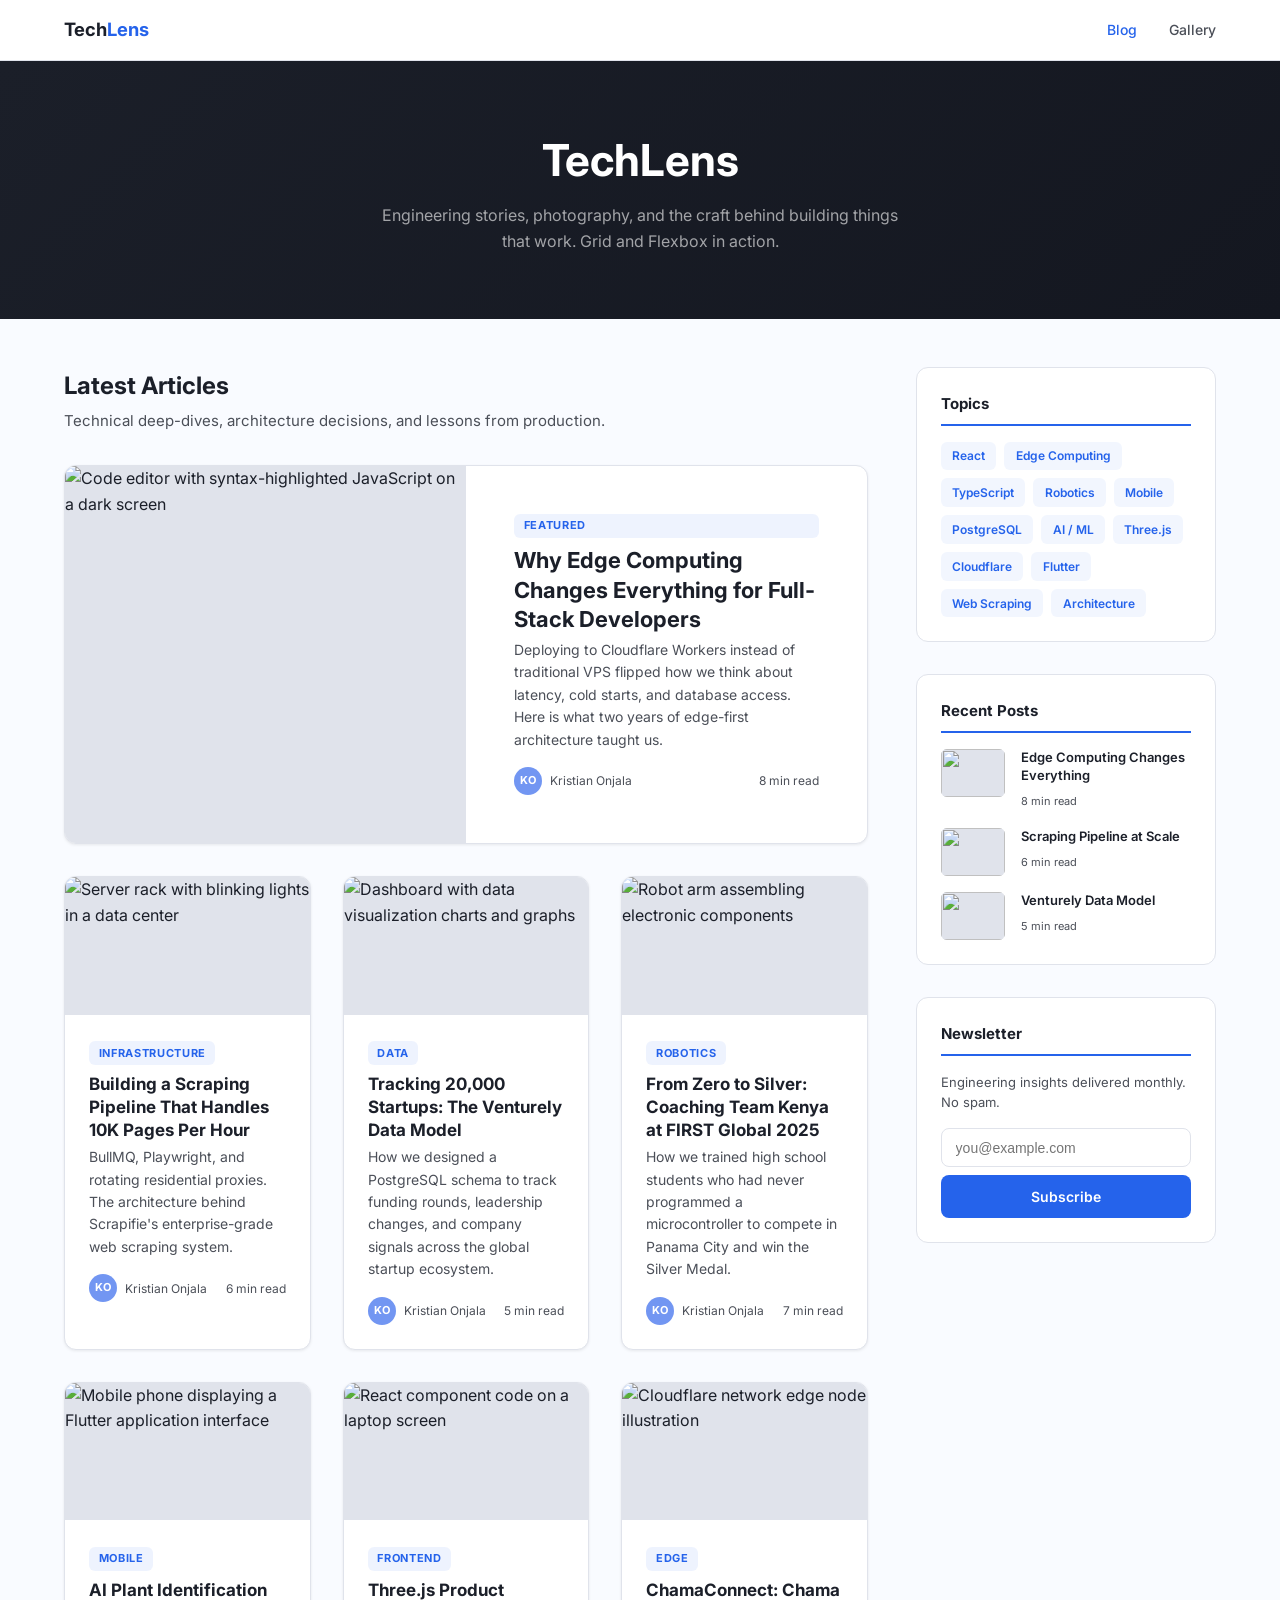
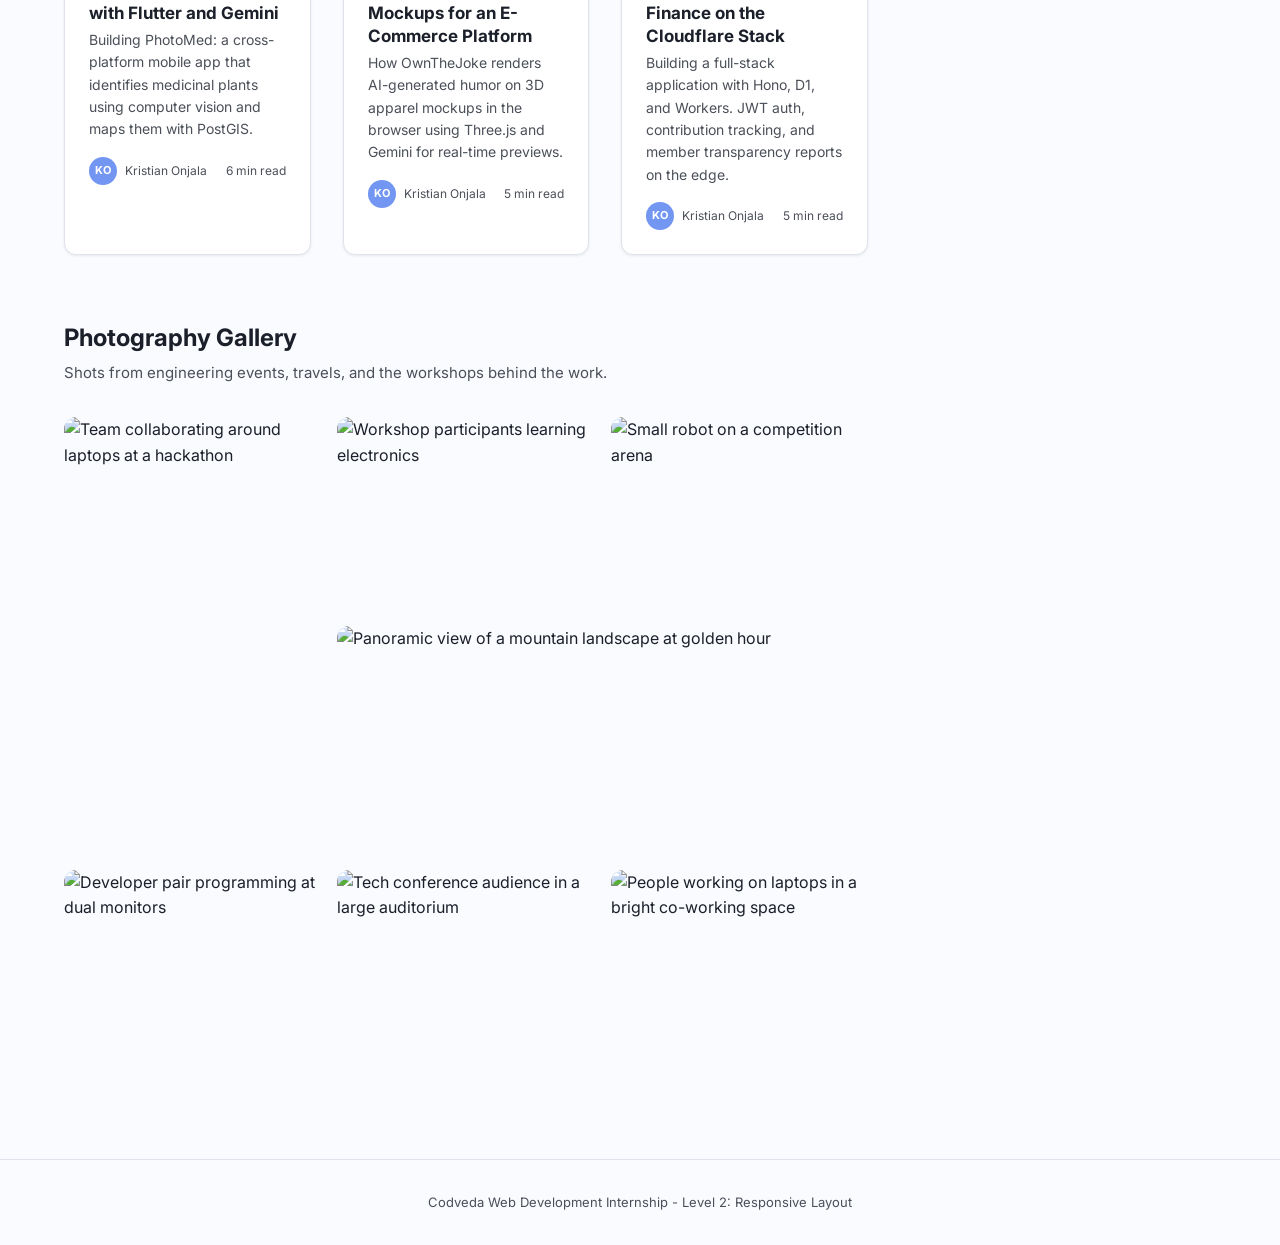
==== index.html @ f9227cc2 "feat(html): build tech blog with 7 article cards, photography gallery, and sidebar layout - Create s" ====
<!DOCTYPE html>
<html lang="en">
<head>
  <meta charset="UTF-8">
  <meta name="viewport" content="width=device-width, initial-scale=1.0">
  <meta name="description" content="Responsive tech blog and photography gallery built with CSS Grid and Flexbox. Adapts across desktop (3 columns), tablet (2 columns), and mobile (1 column).">
  <title>Responsive Layout | Codveda Level 2</title>
  <link rel="preconnect" href="https://fonts.googleapis.com">
  <link rel="preconnect" href="https://fonts.gstatic.com" crossorigin>
  <link href="https://fonts.googleapis.com/css2?family=Inter:wght@400;500;600;700&display=swap" rel="stylesheet">
  <link rel="stylesheet" href="styles/styles.css">
</head>
<body>
  <a href="#main-content" class="sr-only" onfocus="this.style.clip='auto';this.style.width='auto';this.style.height='auto'" onblur="this.className='sr-only'">Skip to main content</a>

  <!-- Navigation -->
  <header class="site-nav" role="banner">
    <div class="container nav-inner">
      <a href="#" class="nav-logo">Tech<span>Lens</span></a>
      <nav class="nav-links" role="navigation" aria-label="Main navigation">
        <a href="#blog" class="active">Blog</a>
        <a href="#gallery">Gallery</a>
      </nav>
      <button class="hamburger" id="hamburger" aria-label="Open navigation menu" aria-expanded="false" aria-controls="mobile-menu">
        <span></span><span></span><span></span>
      </button>
    </div>
    <div class="mobile-overlay" id="mobile-overlay"></div>
    <nav class="mobile-menu" id="mobile-menu" role="navigation" aria-label="Mobile navigation">
      <a href="#blog">Blog</a>
      <a href="#gallery">Gallery</a>
    </nav>
  </header>

  <!-- Hero -->
  <div class="page-header">
    <div class="container">
      <h1>TechLens</h1>
      <p>Engineering stories, photography, and the craft behind building things that work. Grid and Flexbox in action.</p>
    </div>
  </div>

  <main id="main-content">
    <div class="container">
      <div class="page-body">
        <!-- Main Content Column -->
        <div>
          <!-- Blog Section -->
          <section id="blog" aria-labelledby="blog-heading">
            <h2 id="blog-heading" class="section-heading">Latest Articles</h2>
            <p class="section-desc">Technical deep-dives, architecture decisions, and lessons from production.</p>

            <div class="blog-grid">
              <!-- Featured Post (spans full width) -->
              <article class="blog-card featured">
                <img
                  src="https://images.unsplash.com/photo-1461749280684-dccba630e2f6?w=800&h=450&fit=crop"
                  alt="Code editor with syntax-highlighted JavaScript on a dark screen"
                  class="card-image"
                  loading="eager"
                  width="800" height="450"
                >
                <div class="card-body">
                  <span class="card-category">Featured</span>
                  <h3>Why Edge Computing Changes Everything for Full-Stack Developers</h3>
                  <p class="card-excerpt">Deploying to Cloudflare Workers instead of traditional VPS flipped how we think about latency, cold starts, and database access. Here is what two years of edge-first architecture taught us.</p>
                  <div class="card-meta">
                    <div class="author">
                      <div class="avatar">KO</div>
                      <span>Kristian Onjala</span>
                    </div>
                    <span>8 min read</span>
                  </div>
                </div>
              </article>

              <!-- Card 2 -->
              <article class="blog-card">
                <img
                  src="https://images.unsplash.com/photo-1555949963-aa79dcee981c?w=600&h=338&fit=crop"
                  alt="Server rack with blinking lights in a data center"
                  class="card-image"
                  loading="lazy"
                  width="600" height="338"
                >
                <div class="card-body">
                  <span class="card-category">Infrastructure</span>
                  <h3>Building a Scraping Pipeline That Handles 10K Pages Per Hour</h3>
                  <p class="card-excerpt">BullMQ, Playwright, and rotating residential proxies. The architecture behind Scrapifie's enterprise-grade web scraping system.</p>
                  <div class="card-meta">
                    <div class="author">
                      <div class="avatar">KO</div>
                      <span>Kristian Onjala</span>
                    </div>
                    <span>6 min read</span>
                  </div>
                </div>
              </article>

              <!-- Card 3 -->
              <article class="blog-card">
                <img
                  src="https://images.unsplash.com/photo-1551288049-bebda4e38f71?w=600&h=338&fit=crop"
                  alt="Dashboard with data visualization charts and graphs"
                  class="card-image"
                  loading="lazy"
                  width="600" height="338"
                >
                <div class="card-body">
                  <span class="card-category">Data</span>
                  <h3>Tracking 20,000 Startups: The Venturely Data Model</h3>
                  <p class="card-excerpt">How we designed a PostgreSQL schema to track funding rounds, leadership changes, and company signals across the global startup ecosystem.</p>
                  <div class="card-meta">
                    <div class="author">
                      <div class="avatar">KO</div>
                      <span>Kristian Onjala</span>
                    </div>
                    <span>5 min read</span>
                  </div>
                </div>
              </article>

              <!-- Card 4 -->
              <article class="blog-card">
                <img
                  src="https://images.unsplash.com/photo-1573164713988-8665fc963095?w=600&h=338&fit=crop"
                  alt="Robot arm assembling electronic components"
                  class="card-image"
                  loading="lazy"
                  width="600" height="338"
                >
                <div class="card-body">
                  <span class="card-category">Robotics</span>
                  <h3>From Zero to Silver: Coaching Team Kenya at FIRST Global 2025</h3>
                  <p class="card-excerpt">How we trained high school students who had never programmed a microcontroller to compete in Panama City and win the Silver Medal.</p>
                  <div class="card-meta">
                    <div class="author">
                      <div class="avatar">KO</div>
                      <span>Kristian Onjala</span>
                    </div>
                    <span>7 min read</span>
                  </div>
                </div>
              </article>

              <!-- Card 5 -->
              <article class="blog-card">
                <img
                  src="https://images.unsplash.com/photo-1618477388954-7852f32655ec?w=600&h=338&fit=crop"
                  alt="Mobile phone displaying a Flutter application interface"
                  class="card-image"
                  loading="lazy"
                  width="600" height="338"
                >
                <div class="card-body">
                  <span class="card-category">Mobile</span>
                  <h3>AI Plant Identification with Flutter and Gemini</h3>
                  <p class="card-excerpt">Building PhotoMed: a cross-platform mobile app that identifies medicinal plants using computer vision and maps them with PostGIS.</p>
                  <div class="card-meta">
                    <div class="author">
                      <div class="avatar">KO</div>
                      <span>Kristian Onjala</span>
                    </div>
                    <span>6 min read</span>
                  </div>
                </div>
              </article>

              <!-- Card 6 -->
              <article class="blog-card">
                <img
                  src="https://images.unsplash.com/photo-1633356122544-f134324a6cee?w=600&h=338&fit=crop"
                  alt="React component code on a laptop screen"
                  class="card-image"
                  loading="lazy"
                  width="600" height="338"
                >
                <div class="card-body">
                  <span class="card-category">Frontend</span>
                  <h3>Three.js Product Mockups for an E-Commerce Platform</h3>
                  <p class="card-excerpt">How OwnTheJoke renders AI-generated humor on 3D apparel mockups in the browser using Three.js and Gemini for real-time previews.</p>
                  <div class="card-meta">
                    <div class="author">
                      <div class="avatar">KO</div>
                      <span>Kristian Onjala</span>
                    </div>
                    <span>5 min read</span>
                  </div>
                </div>
              </article>

              <!-- Card 7 -->
              <article class="blog-card">
                <img
                  src="https://images.unsplash.com/photo-1558494949-ef010cbdcc31?w=600&h=338&fit=crop"
                  alt="Cloudflare network edge node illustration"
                  class="card-image"
                  loading="lazy"
                  width="600" height="338"
                >
                <div class="card-body">
                  <span class="card-category">Edge</span>
                  <h3>ChamaConnect: Chama Finance on the Cloudflare Stack</h3>
                  <p class="card-excerpt">Building a full-stack application with Hono, D1, and Workers. JWT auth, contribution tracking, and member transparency reports on the edge.</p>
                  <div class="card-meta">
                    <div class="author">
                      <div class="avatar">KO</div>
                      <span>Kristian Onjala</span>
                    </div>
                    <span>5 min read</span>
                  </div>
                </div>
              </article>
            </div>
          </section>

          <!-- Gallery Section -->
          <section class="gallery-section" id="gallery" aria-labelledby="gallery-heading">
            <h2 id="gallery-heading" class="section-heading">Photography Gallery</h2>
            <p class="section-desc">Shots from engineering events, travels, and the workshops behind the work.</p>

            <div class="gallery-grid">
              <div class="gallery-item tall">
                <img
                  src="https://images.unsplash.com/photo-1504384308090-c894fdcc538d?w=600&h=900&fit=crop"
                  alt="Team collaborating around laptops at a hackathon"
                  loading="lazy" width="600" height="900"
                >
                <div class="gallery-overlay"><span>Hackathon Nairobi</span></div>
              </div>
              <div class="gallery-item">
                <img
                  src="https://images.unsplash.com/photo-1517245386807-bb43f82c33c4?w=600&h=450&fit=crop"
                  alt="Workshop participants learning electronics"
                  loading="lazy" width="600" height="450"
                >
                <div class="gallery-overlay"><span>Robotics Workshop</span></div>
              </div>
              <div class="gallery-item">
                <img
                  src="https://images.unsplash.com/photo-1485827404703-89b55fcc595e?w=600&h=450&fit=crop"
                  alt="Small robot on a competition arena"
                  loading="lazy" width="600" height="450"
                >
                <div class="gallery-overlay"><span>Competition Bot</span></div>
              </div>
              <div class="gallery-item wide">
                <img
                  src="https://images.unsplash.com/photo-1506905925346-21bda4d32df4?w=1200&h=514&fit=crop"
                  alt="Panoramic view of a mountain landscape at golden hour"
                  loading="lazy" width="1200" height="514"
                >
                <div class="gallery-overlay"><span>Sunset Summit</span></div>
              </div>
              <div class="gallery-item">
                <img
                  src="https://images.unsplash.com/photo-1531482615713-2afd69097998?w=600&h=450&fit=crop"
                  alt="Developer pair programming at dual monitors"
                  loading="lazy" width="600" height="450"
                >
                <div class="gallery-overlay"><span>Pair Programming</span></div>
              </div>
              <div class="gallery-item">
                <img
                  src="https://images.unsplash.com/photo-1540575467063-178a50c2df87?w=600&h=450&fit=crop"
                  alt="Tech conference audience in a large auditorium"
                  loading="lazy" width="600" height="450"
                >
                <div class="gallery-overlay"><span>Tech Conference</span></div>
              </div>
              <div class="gallery-item">
                <img
                  src="https://images.unsplash.com/photo-1519389950473-47ba0277781c?w=600&h=450&fit=crop"
                  alt="People working on laptops in a bright co-working space"
                  loading="lazy" width="600" height="450"
                >
                <div class="gallery-overlay"><span>Co-Working Space</span></div>
              </div>
            </div>
          </section>
        </div>

        <!-- Sidebar -->
        <aside class="sidebar" aria-label="Blog sidebar">
          <!-- Tags -->
          <div class="sidebar-card">
            <h3>Topics</h3>
            <div class="tags">
              <span class="tag">React</span>
              <span class="tag">Edge Computing</span>
              <span class="tag">TypeScript</span>
              <span class="tag">Robotics</span>
              <span class="tag">Mobile</span>
              <span class="tag">PostgreSQL</span>
              <span class="tag">AI / ML</span>
              <span class="tag">Three.js</span>
              <span class="tag">Cloudflare</span>
              <span class="tag">Flutter</span>
              <span class="tag">Web Scraping</span>
              <span class="tag">Architecture</span>
            </div>
          </div>

          <!-- Recent Posts -->
          <div class="sidebar-card">
            <h3>Recent Posts</h3>
            <div class="recent-list">
              <div class="recent-item">
                <img src="https://images.unsplash.com/photo-1461749280684-dccba630e2f6?w=128&h=96&fit=crop" alt="" class="thumb" loading="lazy" width="64" height="48">
                <div class="info">
                  <h4>Edge Computing Changes Everything</h4>
                  <span>8 min read</span>
                </div>
              </div>
              <div class="recent-item">
                <img src="https://images.unsplash.com/photo-1555949963-aa79dcee981c?w=128&h=96&fit=crop" alt="" class="thumb" loading="lazy" width="64" height="48">
                <div class="info">
                  <h4>Scraping Pipeline at Scale</h4>
                  <span>6 min read</span>
                </div>
              </div>
              <div class="recent-item">
                <img src="https://images.unsplash.com/photo-1551288049-bebda4e38f71?w=128&h=96&fit=crop" alt="" class="thumb" loading="lazy" width="64" height="48">
                <div class="info">
                  <h4>Venturely Data Model</h4>
                  <span>5 min read</span>
                </div>
              </div>
            </div>
          </div>

          <!-- Newsletter -->
          <div class="sidebar-card">
            <h3>Newsletter</h3>
            <p style="font-size:0.8125rem;color:var(--color-text-secondary);margin-bottom:var(--space-md);line-height:1.55">Engineering insights delivered monthly. No spam.</p>
            <form class="newsletter-form" aria-label="Newsletter subscription">
              <input type="email" placeholder="you@example.com" aria-label="Email address" required>
              <button type="submit">Subscribe</button>
            </form>
          </div>
        </aside>
      </div>
    </div>
  </main>

  <footer class="site-footer" role="contentinfo">
    <div class="container">
      <p>Codveda Web Development Internship - Level 2: Responsive Layout</p>
    </div>
  </footer>

  <script src="scripts/navigation.js"></script>
</body>
</html>
---- styles/styles.css ----
/* =========================================================
   Level-2-Responsive-Layout — Tech Blog / Photography Gallery
   CSS Grid for structure, Flexbox for alignment
   Mobile-first: 1 col → 2 col (768px) → 3 col (1024px)
   ========================================================= */

:root {
  --color-primary: #2563eb;
  --color-primary-dark: #103eb2;
  --color-primary-light: #7296f2;
  --color-navy: #1b1f29;
  --color-navy-deep: #141720;
  --color-surface: #f9fbff;
  --color-white: #ffffff;
  --color-border: #e0e3eb;
  --color-text: #1b1f29;
  --color-text-secondary: #4b4f58;
  --color-gold: #fcb900;
  --color-red: #cf2e2e;
  --color-success: #00d084;

  --space-xs: 0.25rem;
  --space-sm: 0.5rem;
  --space-md: 1rem;
  --space-lg: 1.5rem;
  --space-xl: 2rem;
  --space-2xl: 3rem;
  --space-3xl: 4rem;

  --radius-sm: 6px;
  --radius-md: 8px;
  --radius-lg: 12px;

  --shadow-sm: 0 1px 3px rgba(0,0,0,0.08);
  --shadow-md: 0 4px 12px rgba(0,0,0,0.1);
  --shadow-lg: 0 8px 30px rgba(0,0,0,0.12);

  --transition-fast: 150ms ease;
  --transition-base: 250ms ease;
}

/* ---------- Reset & Base ---------- */
*,*::before,*::after{box-sizing:border-box;margin:0;padding:0}
html{scroll-behavior:smooth;-webkit-text-size-adjust:100%}
body{
  font-family:'Inter',system-ui,-apple-system,sans-serif;
  font-size:1rem;line-height:1.6;
  color:var(--color-text);background:var(--color-surface);
  -webkit-font-smoothing:antialiased;
}
img{max-width:100%;height:auto;display:block}
a{color:var(--color-primary);text-decoration:none}
button{cursor:pointer;font:inherit}
ul,ol{list-style:none}

.sr-only{
  position:absolute;width:1px;height:1px;padding:0;margin:-1px;
  overflow:hidden;clip:rect(0,0,0,0);border:0;white-space:nowrap;
}

/* ---------- Layout Container ---------- */
.container{width:100%;max-width:1200px;margin:0 auto;padding:0 var(--space-lg)}

/* ---------- Navigation ---------- */
.site-nav{
  position:sticky;top:0;z-index:100;
  background:rgba(255,255,255,0.92);backdrop-filter:blur(12px);
  border-bottom:1px solid var(--color-border);
}
.nav-inner{
  display:flex;align-items:center;justify-content:space-between;
  height:60px;
}
.nav-logo{font-weight:700;font-size:1.15rem;color:var(--color-navy)}
.nav-logo span{color:var(--color-primary)}

/* Flexbox for nav alignment */
.nav-links{
  display:none;
  align-items:center;
  gap:var(--space-xl);
}
.nav-links a{
  font-size:0.875rem;font-weight:500;color:var(--color-text-secondary);
  transition:color var(--transition-fast);
}
.nav-links a:hover,.nav-links a.active{color:var(--color-primary)}

.hamburger{
  display:flex;flex-direction:column;gap:5px;
  background:none;border:none;padding:6px;
}
.hamburger span{width:22px;height:2px;background:var(--color-navy);border-radius:2px;transition:var(--transition-base)}
.hamburger.open span:nth-child(1){transform:rotate(45deg) translate(5px,5px)}
.hamburger.open span:nth-child(2){opacity:0}
.hamburger.open span:nth-child(3){transform:rotate(-45deg) translate(5px,-5px)}

.mobile-overlay{display:none;position:fixed;inset:0;z-index:98;background:rgba(0,0,0,0.3)}
.mobile-overlay.visible{display:block}
.mobile-menu{
  position:fixed;top:60px;right:0;z-index:99;
  background:var(--color-white);width:260px;padding:var(--space-lg);
  box-shadow:var(--shadow-lg);
  transform:translateX(100%);transition:transform var(--transition-base);
  display:flex;flex-direction:column;gap:var(--space-sm);
}
.mobile-menu.open{transform:translateX(0)}
.mobile-menu a{
  display:block;padding:var(--space-sm) var(--space-md);
  font-weight:500;color:var(--color-text-secondary);
  border-radius:var(--radius-sm);transition:var(--transition-fast);
}
.mobile-menu a:hover,.mobile-menu a.active{color:var(--color-primary);background:rgba(37,99,235,0.06)}

@media(min-width:768px){
  .nav-links{display:flex}
  .hamburger,.mobile-overlay,.mobile-menu{display:none!important}
}

/* ---------- Hero / Page Header ---------- */
.page-header{
  padding:var(--space-3xl) 0;
  background:linear-gradient(135deg,var(--color-navy) 0%,var(--color-navy-deep) 100%);
  color:var(--color-white);text-align:center;
}
.page-header h1{
  font-size:clamp(1.75rem,4vw,2.75rem);font-weight:700;margin-bottom:var(--space-sm);
}
.page-header p{
  font-size:1rem;color:rgba(255,255,255,0.6);
  max-width:520px;margin:0 auto;
}

/* ---------- Page Body: Sidebar Layout (CSS Grid) ---------- */
.page-body{
  display:grid;
  grid-template-columns:1fr;
  gap:var(--space-2xl);
  padding:var(--space-2xl) 0;
}

@media(min-width:1024px){
  .page-body{
    grid-template-columns:1fr 300px;
  }
}

/* ---------- Section Headings ---------- */
.section-heading{
  font-size:clamp(1.25rem,3vw,1.5rem);font-weight:700;
  color:var(--color-navy);margin-bottom:var(--space-xs);
}
.section-desc{
  font-size:0.9375rem;color:var(--color-text-secondary);
  margin-bottom:var(--space-xl);
}

/* =============================================
   BLOG CARDS — CSS Grid (1 → 2 → 3 columns)
   ============================================= */
.blog-grid{
  display:grid;
  grid-template-columns:1fr;
  gap:var(--space-xl);
}

@media(min-width:768px){
  .blog-grid{grid-template-columns:repeat(2,1fr)}
}
@media(min-width:1024px){
  .blog-grid{grid-template-columns:repeat(3,1fr)}
}

/* Featured card spans full width on tablet+ */
.blog-card.featured{
  grid-column:1 / -1;
}

.blog-card{
  background:var(--color-white);
  border:1px solid var(--color-border);
  border-radius:var(--radius-lg);
  overflow:hidden;
  box-shadow:var(--shadow-sm);
  transition:transform var(--transition-base),box-shadow var(--transition-base);
}
.blog-card:hover{
  transform:translateY(-4px);
  box-shadow:var(--shadow-md);
}
.blog-card .card-image{
  width:100%;aspect-ratio:16/9;object-fit:cover;
  background:var(--color-border);
}
.blog-card .card-body{padding:var(--space-lg)}
.blog-card .card-category{
  display:inline-block;
  font-size:0.6875rem;font-weight:700;text-transform:uppercase;letter-spacing:0.06em;
  color:var(--color-primary);background:rgba(37,99,235,0.08);
  padding:0.2rem 0.6rem;border-radius:var(--radius-sm);
  margin-bottom:var(--space-sm);
}
.blog-card h3{
  font-size:1.0625rem;font-weight:700;color:var(--color-navy);
  margin-bottom:var(--space-xs);line-height:1.35;
}
.blog-card .card-excerpt{
  font-size:0.875rem;color:var(--color-text-secondary);
  line-height:1.6;margin-bottom:var(--space-md);
}

/* Card footer: Flexbox for alignment */
.card-meta{
  display:flex;align-items:center;justify-content:space-between;
  font-size:0.75rem;color:var(--color-text-secondary);
}
.card-meta .author{
  display:flex;align-items:center;gap:var(--space-sm);
}
.card-meta .avatar{
  width:28px;height:28px;border-radius:50%;
  background:var(--color-primary-light);
  display:flex;align-items:center;justify-content:center;
  color:var(--color-white);font-size:0.6875rem;font-weight:700;
}

/* Featured card layout: horizontal on desktop */
@media(min-width:768px){
  .blog-card.featured{
    display:grid;
    grid-template-columns:1fr 1fr;
  }
  .blog-card.featured .card-image{aspect-ratio:auto;height:100%}
  .blog-card.featured .card-body{
    display:flex;flex-direction:column;justify-content:center;
    padding:var(--space-2xl);
  }
  .blog-card.featured h3{font-size:1.375rem}
}

/* =============================================
   GALLERY — CSS Grid Masonry-like layout
   ============================================= */
.gallery-section{margin-top:var(--space-3xl)}

.gallery-grid{
  display:grid;
  grid-template-columns:1fr;
  gap:var(--space-md);
}
@media(min-width:768px){
  .gallery-grid{grid-template-columns:repeat(2,1fr)}
}
@media(min-width:1024px){
  .gallery-grid{grid-template-columns:repeat(3,1fr)}
}

.gallery-item{
  border-radius:var(--radius-lg);overflow:hidden;
  position:relative;
}
.gallery-item img{
  width:100%;height:100%;object-fit:cover;
  aspect-ratio:4/3;
  transition:transform var(--transition-base);
}
.gallery-item:hover img{transform:scale(1.05)}

/* Tall items span 2 rows */
.gallery-item.tall{grid-row:span 2}
.gallery-item.tall img{aspect-ratio:auto;height:100%}

/* Wide items span 2 columns */
@media(min-width:768px){
  .gallery-item.wide{grid-column:span 2}
  .gallery-item.wide img{aspect-ratio:21/9}
}

.gallery-overlay{
  position:absolute;inset:0;
  background:linear-gradient(to top,rgba(27,31,41,0.7) 0%,transparent 50%);
  display:flex;align-items:flex-end;padding:var(--space-lg);
  opacity:0;transition:opacity var(--transition-base);
}
.gallery-item:hover .gallery-overlay{opacity:1}
.gallery-overlay span{
  color:var(--color-white);font-size:0.8125rem;font-weight:600;
}

/* =============================================
   SIDEBAR
   ============================================= */
.sidebar{display:flex;flex-direction:column;gap:var(--space-xl)}

.sidebar-card{
  background:var(--color-white);
  border:1px solid var(--color-border);
  border-radius:var(--radius-lg);
  padding:var(--space-lg);
}
.sidebar-card h3{
  font-size:0.9375rem;font-weight:700;color:var(--color-navy);
  margin-bottom:var(--space-md);padding-bottom:var(--space-sm);
  border-bottom:2px solid var(--color-primary);
}

/* Tags: Flexbox wrapping */
.tags{display:flex;flex-wrap:wrap;gap:var(--space-sm)}
.tag{
  font-size:0.75rem;font-weight:600;
  padding:0.3rem 0.7rem;border-radius:var(--radius-sm);
  background:rgba(37,99,235,0.06);color:var(--color-primary);
  transition:background var(--transition-fast),color var(--transition-fast);
}
.tag:hover{background:var(--color-primary);color:var(--color-white)}

/* Recent posts list */
.recent-list{display:flex;flex-direction:column;gap:var(--space-md)}
.recent-item{
  display:flex;align-items:flex-start;gap:var(--space-md);
}
.recent-item .thumb{
  width:64px;height:48px;border-radius:var(--radius-sm);
  object-fit:cover;flex-shrink:0;background:var(--color-border);
}
.recent-item .info{flex:1}
.recent-item .info h4{
  font-size:0.8125rem;font-weight:600;color:var(--color-navy);
  line-height:1.35;margin-bottom:2px;
}
.recent-item .info span{font-size:0.6875rem;color:var(--color-text-secondary)}

/* Newsletter: Flexbox form */
.newsletter-form{
  display:flex;flex-direction:column;gap:var(--space-sm);
}
.newsletter-form input{
  width:100%;padding:0.65rem 0.85rem;
  border:1.5px solid var(--color-border);border-radius:var(--radius-md);
  font-size:0.875rem;
  transition:border-color var(--transition-fast);
}
.newsletter-form input:focus{border-color:var(--color-primary);outline:none}
.newsletter-form button{
  padding:0.65rem;background:var(--color-primary);color:var(--color-white);
  border:none;border-radius:var(--radius-md);font-weight:600;font-size:0.875rem;
  transition:background var(--transition-fast);
}
.newsletter-form button:hover{background:var(--color-primary-dark)}

/* ---------- Footer ---------- */
.site-footer{
  text-align:center;padding:var(--space-xl) 0;
  border-top:1px solid var(--color-border);
  color:var(--color-text-secondary);font-size:0.8125rem;
  margin-top:var(--space-2xl);
}
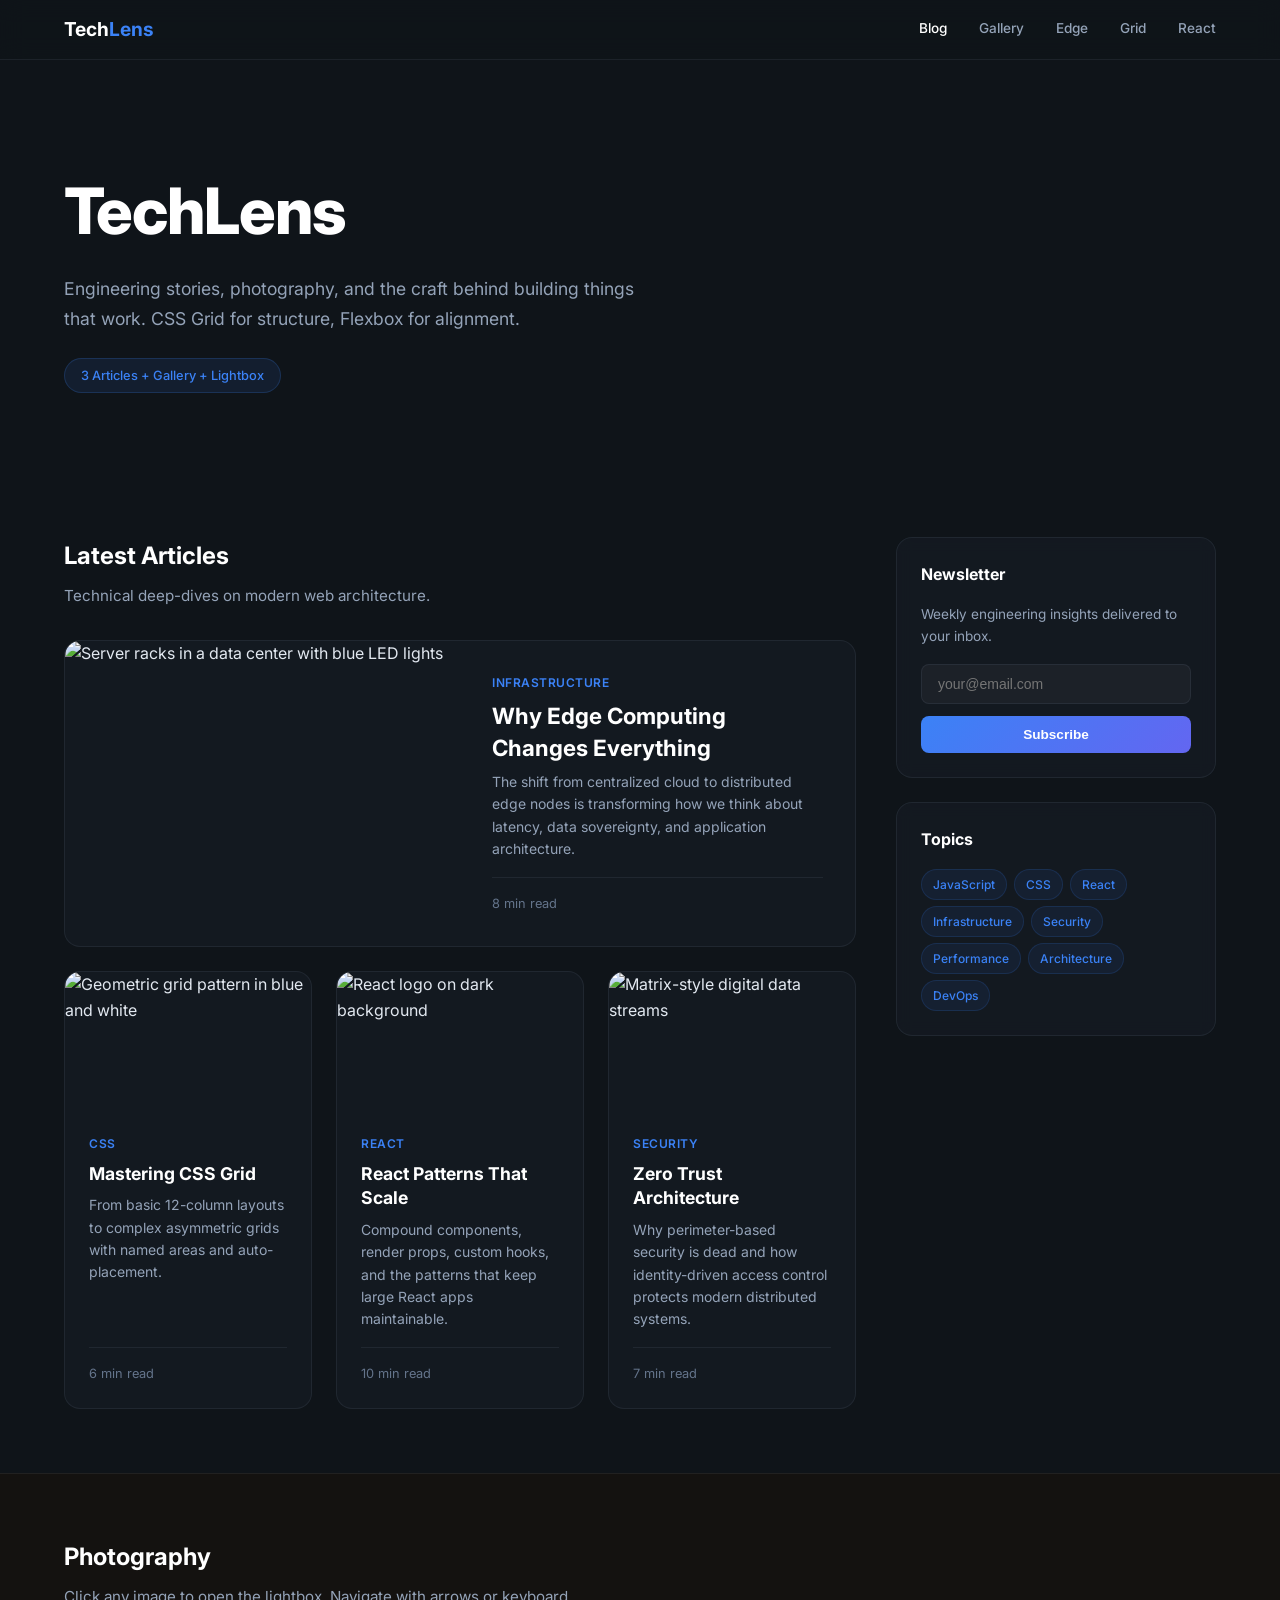
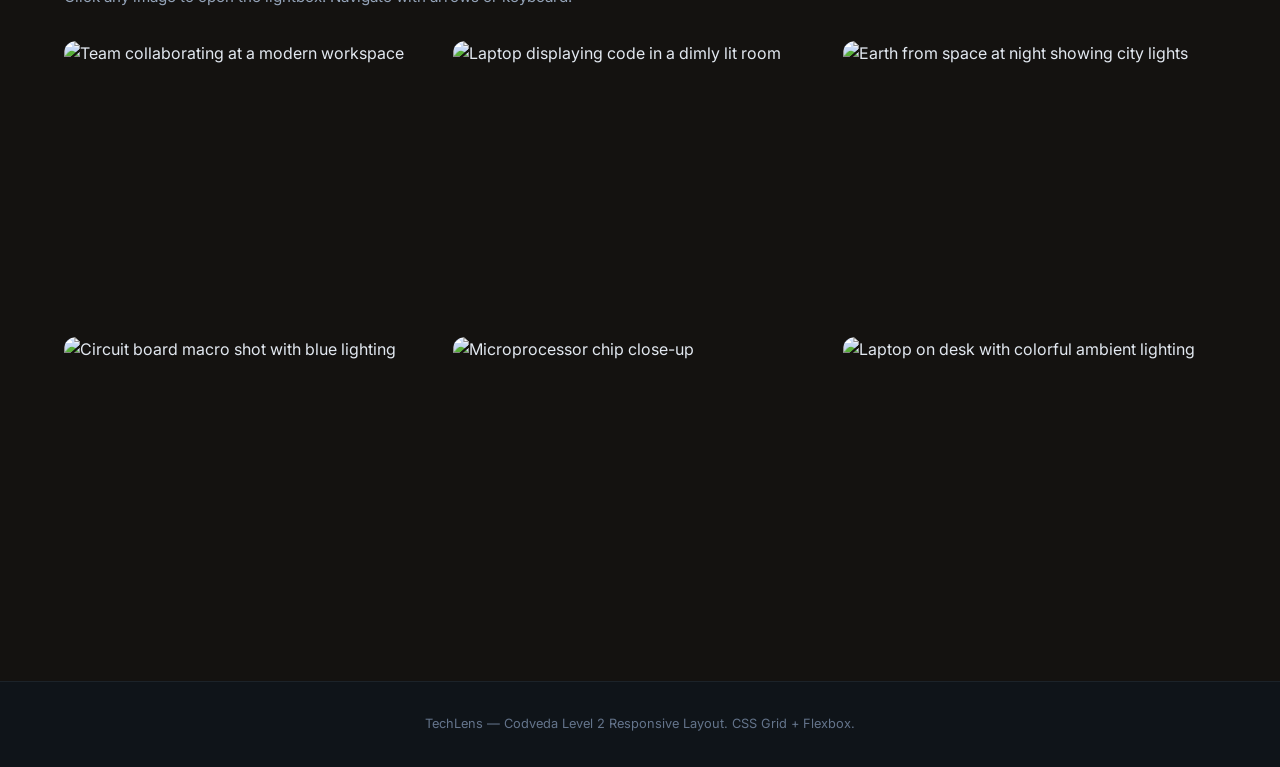
==== commit 838766b3: "feat(html): rebuild index.html with hero banner, clickable blog cards, gallery with lightbox trigger" ====
--- a/index.html
+++ b/index.html
@@ -3,23 +3,26 @@
 <head>
   <meta charset="UTF-8">
   <meta name="viewport" content="width=device-width, initial-scale=1.0">
-  <meta name="description" content="Responsive tech blog and photography gallery built with CSS Grid and Flexbox. Adapts across desktop (3 columns), tablet (2 columns), and mobile (1 column).">
-  <title>Responsive Layout | Codveda Level 2</title>
+  <meta name="description" content="TechLens — A responsive tech blog and photography gallery built with CSS Grid for structure and Flexbox for alignment. Desktop 3-col, tablet 2-col, mobile 1-col.">
+  <title>TechLens | Responsive Tech Blog</title>
+  <link rel="icon" type="image/svg+xml" href="data:image/svg+xml,%3Csvg xmlns='http://www.w3.org/2000/svg' viewBox='0 0 32 32'%3E%3Crect width='32' height='32' rx='8' fill='%230f1419'/%3E%3Ccircle cx='16' cy='16' r='8' fill='none' stroke='%233b82f6' stroke-width='2'/%3E%3Ccircle cx='16' cy='16' r='3' fill='%233b82f6'/%3E%3C/svg%3E">
   <link rel="preconnect" href="https://fonts.googleapis.com">
   <link rel="preconnect" href="https://fonts.gstatic.com" crossorigin>
-  <link href="https://fonts.googleapis.com/css2?family=Inter:wght@400;500;600;700&display=swap" rel="stylesheet">
+  <link href="https://fonts.googleapis.com/css2?family=Inter:wght@400;500;600;700;800&display=swap" rel="stylesheet">
   <link rel="stylesheet" href="styles/styles.css">
 </head>
 <body>
-  <a href="#main-content" class="sr-only" onfocus="this.style.clip='auto';this.style.width='auto';this.style.height='auto'" onblur="this.className='sr-only'">Skip to main content</a>
-
-  <!-- Navigation -->
+  <a href="#main-content" class="sr-only">Skip to main content</a>
+
   <header class="site-nav" role="banner">
     <div class="container nav-inner">
-      <a href="#" class="nav-logo">Tech<span>Lens</span></a>
+      <a href="index.html" class="nav-logo">Tech<span>Lens</span></a>
       <nav class="nav-links" role="navigation" aria-label="Main navigation">
         <a href="#blog" class="active">Blog</a>
         <a href="#gallery">Gallery</a>
+        <a href="article-edge-computing.html">Edge</a>
+        <a href="article-css-grid.html">Grid</a>
+        <a href="article-react-patterns.html">React</a>
       </nav>
       <button class="hamburger" id="hamburger" aria-label="Open navigation menu" aria-expanded="false" aria-controls="mobile-menu">
         <span></span><span></span><span></span>
@@ -29,326 +32,182 @@
     <nav class="mobile-menu" id="mobile-menu" role="navigation" aria-label="Mobile navigation">
       <a href="#blog">Blog</a>
       <a href="#gallery">Gallery</a>
+      <a href="article-edge-computing.html">Edge Computing</a>
+      <a href="article-css-grid.html">CSS Grid</a>
+      <a href="article-react-patterns.html">React Patterns</a>
     </nav>
   </header>
 
-  <!-- Hero -->
-  <div class="page-header">
+  <!-- Hero Banner -->
+  <section class="hero-banner" aria-labelledby="hero-title">
     <div class="container">
-      <h1>TechLens</h1>
-      <p>Engineering stories, photography, and the craft behind building things that work. Grid and Flexbox in action.</p>
-    </div>
-  </div>
+      <h1 id="hero-title">TechLens</h1>
+      <p>Engineering stories, photography, and the craft behind building things that work. CSS Grid for structure, Flexbox for alignment.</p>
+      <span class="hero-badge">3 Articles + Gallery + Lightbox</span>
+    </div>
+  </section>
 
   <main id="main-content">
     <div class="container">
-      <div class="page-body">
-        <!-- Main Content Column -->
+      <div class="page-layout">
+        <!-- Main Content -->
         <div>
-          <!-- Blog Section -->
           <section id="blog" aria-labelledby="blog-heading">
             <h2 id="blog-heading" class="section-heading">Latest Articles</h2>
-            <p class="section-desc">Technical deep-dives, architecture decisions, and lessons from production.</p>
+            <p class="section-desc">Technical deep-dives on modern web architecture.</p>
 
             <div class="blog-grid">
-              <!-- Featured Post (spans full width) -->
-              <article class="blog-card featured">
-                <img
-                  src="https://images.unsplash.com/photo-1461749280684-dccba630e2f6?w=800&h=450&fit=crop"
-                  alt="Code editor with syntax-highlighted JavaScript on a dark screen"
-                  class="card-image"
-                  loading="eager"
-                  width="800" height="450"
-                >
-                <div class="card-body">
-                  <span class="card-category">Featured</span>
-                  <h3>Why Edge Computing Changes Everything for Full-Stack Developers</h3>
-                  <p class="card-excerpt">Deploying to Cloudflare Workers instead of traditional VPS flipped how we think about latency, cold starts, and database access. Here is what two years of edge-first architecture taught us.</p>
-                  <div class="card-meta">
-                    <div class="author">
-                      <div class="avatar">KO</div>
-                      <span>Kristian Onjala</span>
-                    </div>
-                    <span>8 min read</span>
-                  </div>
-                </div>
+              <!-- Featured -->
+              <article class="blog-card featured reveal">
+                <a href="article-edge-computing.html" class="card-link">
+                  <div class="card-image-wrap">
+                    <img src="https://images.unsplash.com/photo-1558494949-ef010cbdcc31?w=800&h=450&fit=crop" alt="Server racks in a data center with blue LED lights" loading="eager">
+                  </div>
+                  <div class="card-body">
+                    <span class="card-category">Infrastructure</span>
+                    <h3>Why Edge Computing Changes Everything</h3>
+                    <p class="card-excerpt">The shift from centralized cloud to distributed edge nodes is transforming how we think about latency, data sovereignty, and application architecture.</p>
+                    <div class="card-meta">
+                      <span>8 min read</span>
+                      <span class="read-more">Read Article</span>
+                    </div>
+                  </div>
+                </a>
               </article>
 
               <!-- Card 2 -->
-              <article class="blog-card">
-                <img
-                  src="https://images.unsplash.com/photo-1555949963-aa79dcee981c?w=600&h=338&fit=crop"
-                  alt="Server rack with blinking lights in a data center"
-                  class="card-image"
-                  loading="lazy"
-                  width="600" height="338"
-                >
-                <div class="card-body">
-                  <span class="card-category">Infrastructure</span>
-                  <h3>Building a Scraping Pipeline That Handles 10K Pages Per Hour</h3>
-                  <p class="card-excerpt">BullMQ, Playwright, and rotating residential proxies. The architecture behind Scrapifie's enterprise-grade web scraping system.</p>
-                  <div class="card-meta">
-                    <div class="author">
-                      <div class="avatar">KO</div>
-                      <span>Kristian Onjala</span>
-                    </div>
-                    <span>6 min read</span>
-                  </div>
-                </div>
+              <article class="blog-card reveal">
+                <a href="article-css-grid.html" class="card-link">
+                  <div class="card-image-wrap">
+                    <img src="https://images.unsplash.com/photo-1507003211169-0a1dd7228f2d?w=400&h=300&fit=crop" alt="Geometric grid pattern in blue and white" loading="lazy">
+                  </div>
+                  <div class="card-body">
+                    <span class="card-category">CSS</span>
+                    <h3>Mastering CSS Grid</h3>
+                    <p class="card-excerpt">From basic 12-column layouts to complex asymmetric grids with named areas and auto-placement.</p>
+                    <div class="card-meta">
+                      <span>6 min read</span>
+                      <span class="read-more">Read Article</span>
+                    </div>
+                  </div>
+                </a>
               </article>
 
               <!-- Card 3 -->
-              <article class="blog-card">
-                <img
-                  src="https://images.unsplash.com/photo-1551288049-bebda4e38f71?w=600&h=338&fit=crop"
-                  alt="Dashboard with data visualization charts and graphs"
-                  class="card-image"
-                  loading="lazy"
-                  width="600" height="338"
-                >
-                <div class="card-body">
-                  <span class="card-category">Data</span>
-                  <h3>Tracking 20,000 Startups: The Venturely Data Model</h3>
-                  <p class="card-excerpt">How we designed a PostgreSQL schema to track funding rounds, leadership changes, and company signals across the global startup ecosystem.</p>
-                  <div class="card-meta">
-                    <div class="author">
-                      <div class="avatar">KO</div>
-                      <span>Kristian Onjala</span>
-                    </div>
-                    <span>5 min read</span>
-                  </div>
-                </div>
+              <article class="blog-card reveal">
+                <a href="article-react-patterns.html" class="card-link">
+                  <div class="card-image-wrap">
+                    <img src="https://images.unsplash.com/photo-1633356122544-f134324a6cee?w=400&h=300&fit=crop" alt="React logo on dark background" loading="lazy">
+                  </div>
+                  <div class="card-body">
+                    <span class="card-category">React</span>
+                    <h3>React Patterns That Scale</h3>
+                    <p class="card-excerpt">Compound components, render props, custom hooks, and the patterns that keep large React apps maintainable.</p>
+                    <div class="card-meta">
+                      <span>10 min read</span>
+                      <span class="read-more">Read Article</span>
+                    </div>
+                  </div>
+                </a>
               </article>
 
               <!-- Card 4 -->
-              <article class="blog-card">
-                <img
-                  src="https://images.unsplash.com/photo-1573164713988-8665fc963095?w=600&h=338&fit=crop"
-                  alt="Robot arm assembling electronic components"
-                  class="card-image"
-                  loading="lazy"
-                  width="600" height="338"
-                >
-                <div class="card-body">
-                  <span class="card-category">Robotics</span>
-                  <h3>From Zero to Silver: Coaching Team Kenya at FIRST Global 2025</h3>
-                  <p class="card-excerpt">How we trained high school students who had never programmed a microcontroller to compete in Panama City and win the Silver Medal.</p>
-                  <div class="card-meta">
-                    <div class="author">
-                      <div class="avatar">KO</div>
-                      <span>Kristian Onjala</span>
-                    </div>
-                    <span>7 min read</span>
-                  </div>
-                </div>
-              </article>
-
-              <!-- Card 5 -->
-              <article class="blog-card">
-                <img
-                  src="https://images.unsplash.com/photo-1618477388954-7852f32655ec?w=600&h=338&fit=crop"
-                  alt="Mobile phone displaying a Flutter application interface"
-                  class="card-image"
-                  loading="lazy"
-                  width="600" height="338"
-                >
-                <div class="card-body">
-                  <span class="card-category">Mobile</span>
-                  <h3>AI Plant Identification with Flutter and Gemini</h3>
-                  <p class="card-excerpt">Building PhotoMed: a cross-platform mobile app that identifies medicinal plants using computer vision and maps them with PostGIS.</p>
-                  <div class="card-meta">
-                    <div class="author">
-                      <div class="avatar">KO</div>
-                      <span>Kristian Onjala</span>
-                    </div>
-                    <span>6 min read</span>
-                  </div>
-                </div>
-              </article>
-
-              <!-- Card 6 -->
-              <article class="blog-card">
-                <img
-                  src="https://images.unsplash.com/photo-1633356122544-f134324a6cee?w=600&h=338&fit=crop"
-                  alt="React component code on a laptop screen"
-                  class="card-image"
-                  loading="lazy"
-                  width="600" height="338"
-                >
-                <div class="card-body">
-                  <span class="card-category">Frontend</span>
-                  <h3>Three.js Product Mockups for an E-Commerce Platform</h3>
-                  <p class="card-excerpt">How OwnTheJoke renders AI-generated humor on 3D apparel mockups in the browser using Three.js and Gemini for real-time previews.</p>
-                  <div class="card-meta">
-                    <div class="author">
-                      <div class="avatar">KO</div>
-                      <span>Kristian Onjala</span>
-                    </div>
-                    <span>5 min read</span>
-                  </div>
-                </div>
-              </article>
-
-              <!-- Card 7 -->
-              <article class="blog-card">
-                <img
-                  src="https://images.unsplash.com/photo-1558494949-ef010cbdcc31?w=600&h=338&fit=crop"
-                  alt="Cloudflare network edge node illustration"
-                  class="card-image"
-                  loading="lazy"
-                  width="600" height="338"
-                >
-                <div class="card-body">
-                  <span class="card-category">Edge</span>
-                  <h3>ChamaConnect: Chama Finance on the Cloudflare Stack</h3>
-                  <p class="card-excerpt">Building a full-stack application with Hono, D1, and Workers. JWT auth, contribution tracking, and member transparency reports on the edge.</p>
-                  <div class="card-meta">
-                    <div class="author">
-                      <div class="avatar">KO</div>
-                      <span>Kristian Onjala</span>
-                    </div>
-                    <span>5 min read</span>
-                  </div>
-                </div>
-              </article>
-            </div>
-          </section>
-
-          <!-- Gallery Section -->
-          <section class="gallery-section" id="gallery" aria-labelledby="gallery-heading">
-            <h2 id="gallery-heading" class="section-heading">Photography Gallery</h2>
-            <p class="section-desc">Shots from engineering events, travels, and the workshops behind the work.</p>
-
-            <div class="gallery-grid">
-              <div class="gallery-item tall">
-                <img
-                  src="https://images.unsplash.com/photo-1504384308090-c894fdcc538d?w=600&h=900&fit=crop"
-                  alt="Team collaborating around laptops at a hackathon"
-                  loading="lazy" width="600" height="900"
-                >
-                <div class="gallery-overlay"><span>Hackathon Nairobi</span></div>
-              </div>
-              <div class="gallery-item">
-                <img
-                  src="https://images.unsplash.com/photo-1517245386807-bb43f82c33c4?w=600&h=450&fit=crop"
-                  alt="Workshop participants learning electronics"
-                  loading="lazy" width="600" height="450"
-                >
-                <div class="gallery-overlay"><span>Robotics Workshop</span></div>
-              </div>
-              <div class="gallery-item">
-                <img
-                  src="https://images.unsplash.com/photo-1485827404703-89b55fcc595e?w=600&h=450&fit=crop"
-                  alt="Small robot on a competition arena"
-                  loading="lazy" width="600" height="450"
-                >
-                <div class="gallery-overlay"><span>Competition Bot</span></div>
-              </div>
-              <div class="gallery-item wide">
-                <img
-                  src="https://images.unsplash.com/photo-1506905925346-21bda4d32df4?w=1200&h=514&fit=crop"
-                  alt="Panoramic view of a mountain landscape at golden hour"
-                  loading="lazy" width="1200" height="514"
-                >
-                <div class="gallery-overlay"><span>Sunset Summit</span></div>
-              </div>
-              <div class="gallery-item">
-                <img
-                  src="https://images.unsplash.com/photo-1531482615713-2afd69097998?w=600&h=450&fit=crop"
-                  alt="Developer pair programming at dual monitors"
-                  loading="lazy" width="600" height="450"
-                >
-                <div class="gallery-overlay"><span>Pair Programming</span></div>
-              </div>
-              <div class="gallery-item">
-                <img
-                  src="https://images.unsplash.com/photo-1540575467063-178a50c2df87?w=600&h=450&fit=crop"
-                  alt="Tech conference audience in a large auditorium"
-                  loading="lazy" width="600" height="450"
-                >
-                <div class="gallery-overlay"><span>Tech Conference</span></div>
-              </div>
-              <div class="gallery-item">
-                <img
-                  src="https://images.unsplash.com/photo-1519389950473-47ba0277781c?w=600&h=450&fit=crop"
-                  alt="People working on laptops in a bright co-working space"
-                  loading="lazy" width="600" height="450"
-                >
-                <div class="gallery-overlay"><span>Co-Working Space</span></div>
-              </div>
+              <article class="blog-card reveal">
+                <a href="article-edge-computing.html" class="card-link">
+                  <div class="card-image-wrap">
+                    <img src="https://images.unsplash.com/photo-1526374965328-7f61d4dc18c5?w=400&h=300&fit=crop" alt="Matrix-style digital data streams" loading="lazy">
+                  </div>
+                  <div class="card-body">
+                    <span class="card-category">Security</span>
+                    <h3>Zero Trust Architecture</h3>
+                    <p class="card-excerpt">Why perimeter-based security is dead and how identity-driven access control protects modern distributed systems.</p>
+                    <div class="card-meta">
+                      <span>7 min read</span>
+                      <span class="read-more">Read Article</span>
+                    </div>
+                  </div>
+                </a>
+              </article>
             </div>
           </section>
         </div>
 
         <!-- Sidebar -->
-        <aside class="sidebar" aria-label="Blog sidebar">
-          <!-- Tags -->
-          <div class="sidebar-card">
+        <aside class="sidebar" aria-label="Sidebar">
+          <div class="sidebar-card reveal">
+            <h3>Newsletter</h3>
+            <p style="font-size:0.85rem;color:var(--color-text-secondary);margin-bottom:1rem;">Weekly engineering insights delivered to your inbox.</p>
+            <input type="email" class="newsletter-input" placeholder="your@email.com" aria-label="Email for newsletter">
+            <button class="newsletter-btn">Subscribe</button>
+          </div>
+
+          <div class="sidebar-card reveal">
             <h3>Topics</h3>
-            <div class="tags">
-              <span class="tag">React</span>
-              <span class="tag">Edge Computing</span>
-              <span class="tag">TypeScript</span>
-              <span class="tag">Robotics</span>
-              <span class="tag">Mobile</span>
-              <span class="tag">PostgreSQL</span>
-              <span class="tag">AI / ML</span>
-              <span class="tag">Three.js</span>
-              <span class="tag">Cloudflare</span>
-              <span class="tag">Flutter</span>
-              <span class="tag">Web Scraping</span>
-              <span class="tag">Architecture</span>
+            <div class="tag-pills">
+              <span class="tag-pill">JavaScript</span>
+              <span class="tag-pill">CSS</span>
+              <span class="tag-pill">React</span>
+              <span class="tag-pill">Infrastructure</span>
+              <span class="tag-pill">Security</span>
+              <span class="tag-pill">Performance</span>
+              <span class="tag-pill">Architecture</span>
+              <span class="tag-pill">DevOps</span>
             </div>
-          </div>
-
-          <!-- Recent Posts -->
-          <div class="sidebar-card">
-            <h3>Recent Posts</h3>
-            <div class="recent-list">
-              <div class="recent-item">
-                <img src="https://images.unsplash.com/photo-1461749280684-dccba630e2f6?w=128&h=96&fit=crop" alt="" class="thumb" loading="lazy" width="64" height="48">
-                <div class="info">
-                  <h4>Edge Computing Changes Everything</h4>
-                  <span>8 min read</span>
-                </div>
-              </div>
-              <div class="recent-item">
-                <img src="https://images.unsplash.com/photo-1555949963-aa79dcee981c?w=128&h=96&fit=crop" alt="" class="thumb" loading="lazy" width="64" height="48">
-                <div class="info">
-                  <h4>Scraping Pipeline at Scale</h4>
-                  <span>6 min read</span>
-                </div>
-              </div>
-              <div class="recent-item">
-                <img src="https://images.unsplash.com/photo-1551288049-bebda4e38f71?w=128&h=96&fit=crop" alt="" class="thumb" loading="lazy" width="64" height="48">
-                <div class="info">
-                  <h4>Venturely Data Model</h4>
-                  <span>5 min read</span>
-                </div>
-              </div>
-            </div>
-          </div>
-
-          <!-- Newsletter -->
-          <div class="sidebar-card">
-            <h3>Newsletter</h3>
-            <p style="font-size:0.8125rem;color:var(--color-text-secondary);margin-bottom:var(--space-md);line-height:1.55">Engineering insights delivered monthly. No spam.</p>
-            <form class="newsletter-form" aria-label="Newsletter subscription">
-              <input type="email" placeholder="you@example.com" aria-label="Email address" required>
-              <button type="submit">Subscribe</button>
-            </form>
           </div>
         </aside>
       </div>
     </div>
+
+    <!-- Gallery Section -->
+    <section class="gallery-section" id="gallery" aria-labelledby="gallery-heading">
+      <div class="container">
+        <h2 id="gallery-heading" class="section-heading">Photography</h2>
+        <p class="section-desc">Click any image to open the lightbox. Navigate with arrows or keyboard.</p>
+
+        <div class="gallery-grid">
+          <div class="gallery-item reveal">
+            <img src="https://images.unsplash.com/photo-1519389950473-47ba0277781c?w=400&h=300&fit=crop" alt="Team collaborating at a modern workspace" loading="lazy">
+            <div class="overlay"><span>Workspace</span></div>
+          </div>
+          <div class="gallery-item reveal">
+            <img src="https://images.unsplash.com/photo-1504639725590-34d0984388bd?w=400&h=300&fit=crop" alt="Laptop displaying code in a dimly lit room" loading="lazy">
+            <div class="overlay"><span>Code</span></div>
+          </div>
+          <div class="gallery-item reveal">
+            <img src="https://images.unsplash.com/photo-1451187580459-43490279c0fa?w=400&h=300&fit=crop" alt="Earth from space at night showing city lights" loading="lazy">
+            <div class="overlay"><span>Connected World</span></div>
+          </div>
+          <div class="gallery-item reveal">
+            <img src="https://images.unsplash.com/photo-1550751827-4bd374c3f58b?w=400&h=300&fit=crop" alt="Circuit board macro shot with blue lighting" loading="lazy">
+            <div class="overlay"><span>Hardware</span></div>
+          </div>
+          <div class="gallery-item reveal">
+            <img src="https://images.unsplash.com/photo-1518770660439-4636190af475?w=400&h=300&fit=crop" alt="Microprocessor chip close-up" loading="lazy">
+            <div class="overlay"><span>Silicon</span></div>
+          </div>
+          <div class="gallery-item reveal">
+            <img src="https://images.unsplash.com/photo-1488590528505-98d2b5aba04b?w=400&h=300&fit=crop" alt="Laptop on desk with colorful ambient lighting" loading="lazy">
+            <div class="overlay"><span>Setup</span></div>
+          </div>
+        </div>
+      </div>
+    </section>
   </main>
+
+  <!-- Lightbox -->
+  <div class="lightbox" id="lightbox" role="dialog" aria-modal="true" aria-label="Image lightbox">
+    <button class="lightbox-close" aria-label="Close lightbox">&times;</button>
+    <button class="lightbox-nav lightbox-prev" aria-label="Previous image">&#8249;</button>
+    <img id="lightbox-img" src="" alt="Full-size gallery image">
+    <button class="lightbox-nav lightbox-next" aria-label="Next image">&#8250;</button>
+  </div>
 
   <footer class="site-footer" role="contentinfo">
     <div class="container">
-      <p>Codveda Web Development Internship - Level 2: Responsive Layout</p>
+      <p>TechLens — Codveda Level 2 Responsive Layout. CSS Grid + Flexbox.</p>
     </div>
   </footer>
 
-  <script src="scripts/navigation.js"></script>
+  <script src="scripts/app.js"></script>
 </body>
 </html>
--- a/styles/styles.css
+++ b/styles/styles.css
@@ -1,357 +1,646 @@
-/* =========================================================
-   Level-2-Responsive-Layout — Tech Blog / Photography Gallery
-   CSS Grid for structure, Flexbox for alignment
-   Mobile-first: 1 col → 2 col (768px) → 3 col (1024px)
-   ========================================================= */
+/* ============================================
+   Responsive Layout — Tech Blog + Gallery
+   Full-bleed hero + warm/cool alternating sections
+   Flexbox for alignment, Grid for structure
+   ============================================ */
 
 :root {
-  --color-primary: #2563eb;
-  --color-primary-dark: #103eb2;
-  --color-primary-light: #7296f2;
-  --color-navy: #1b1f29;
-  --color-navy-deep: #141720;
-  --color-surface: #f9fbff;
+  --color-bg: #0f1419;
+  --color-bg-warm: #141210;
+  --color-bg-cool: #0d1117;
+  --color-surface: rgba(20, 26, 35, 0.85);
+  --color-surface-warm: rgba(25, 22, 18, 0.85);
+  --color-primary: #3b82f6;
+  --color-primary-glow: rgba(59, 130, 246, 0.2);
+  --color-accent-warm: #f59e0b;
+  --color-accent-red: #ef4444;
+  --color-text: #e2e8f0;
+  --color-text-secondary: #94a3b8;
+  --color-text-muted: #64748b;
+  --color-border: rgba(148, 163, 184, 0.1);
   --color-white: #ffffff;
-  --color-border: #e0e3eb;
-  --color-text: #1b1f29;
-  --color-text-secondary: #4b4f58;
-  --color-gold: #fcb900;
-  --color-red: #cf2e2e;
-  --color-success: #00d084;
-
-  --space-xs: 0.25rem;
-  --space-sm: 0.5rem;
-  --space-md: 1rem;
-  --space-lg: 1.5rem;
-  --space-xl: 2rem;
-  --space-2xl: 3rem;
-  --space-3xl: 4rem;
-
-  --radius-sm: 6px;
-  --radius-md: 8px;
-  --radius-lg: 12px;
-
-  --shadow-sm: 0 1px 3px rgba(0,0,0,0.08);
-  --shadow-md: 0 4px 12px rgba(0,0,0,0.1);
-  --shadow-lg: 0 8px 30px rgba(0,0,0,0.12);
-
-  --transition-fast: 150ms ease;
-  --transition-base: 250ms ease;
-}
-
-/* ---------- Reset & Base ---------- */
-*,*::before,*::after{box-sizing:border-box;margin:0;padding:0}
-html{scroll-behavior:smooth;-webkit-text-size-adjust:100%}
-body{
-  font-family:'Inter',system-ui,-apple-system,sans-serif;
-  font-size:1rem;line-height:1.6;
-  color:var(--color-text);background:var(--color-surface);
-  -webkit-font-smoothing:antialiased;
-}
-img{max-width:100%;height:auto;display:block}
-a{color:var(--color-primary);text-decoration:none}
-button{cursor:pointer;font:inherit}
-ul,ol{list-style:none}
-
-.sr-only{
-  position:absolute;width:1px;height:1px;padding:0;margin:-1px;
-  overflow:hidden;clip:rect(0,0,0,0);border:0;white-space:nowrap;
-}
-
-/* ---------- Layout Container ---------- */
-.container{width:100%;max-width:1200px;margin:0 auto;padding:0 var(--space-lg)}
-
-/* ---------- Navigation ---------- */
-.site-nav{
-  position:sticky;top:0;z-index:100;
-  background:rgba(255,255,255,0.92);backdrop-filter:blur(12px);
-  border-bottom:1px solid var(--color-border);
-}
-.nav-inner{
-  display:flex;align-items:center;justify-content:space-between;
-  height:60px;
-}
-.nav-logo{font-weight:700;font-size:1.15rem;color:var(--color-navy)}
-.nav-logo span{color:var(--color-primary)}
-
-/* Flexbox for nav alignment */
-.nav-links{
-  display:none;
-  align-items:center;
-  gap:var(--space-xl);
-}
-.nav-links a{
-  font-size:0.875rem;font-weight:500;color:var(--color-text-secondary);
-  transition:color var(--transition-fast);
-}
-.nav-links a:hover,.nav-links a.active{color:var(--color-primary)}
-
-.hamburger{
-  display:flex;flex-direction:column;gap:5px;
-  background:none;border:none;padding:6px;
-}
-.hamburger span{width:22px;height:2px;background:var(--color-navy);border-radius:2px;transition:var(--transition-base)}
-.hamburger.open span:nth-child(1){transform:rotate(45deg) translate(5px,5px)}
-.hamburger.open span:nth-child(2){opacity:0}
-.hamburger.open span:nth-child(3){transform:rotate(-45deg) translate(5px,-5px)}
-
-.mobile-overlay{display:none;position:fixed;inset:0;z-index:98;background:rgba(0,0,0,0.3)}
-.mobile-overlay.visible{display:block}
-.mobile-menu{
-  position:fixed;top:60px;right:0;z-index:99;
-  background:var(--color-white);width:260px;padding:var(--space-lg);
-  box-shadow:var(--shadow-lg);
-  transform:translateX(100%);transition:transform var(--transition-base);
-  display:flex;flex-direction:column;gap:var(--space-sm);
-}
-.mobile-menu.open{transform:translateX(0)}
-.mobile-menu a{
-  display:block;padding:var(--space-sm) var(--space-md);
-  font-weight:500;color:var(--color-text-secondary);
-  border-radius:var(--radius-sm);transition:var(--transition-fast);
-}
-.mobile-menu a:hover,.mobile-menu a.active{color:var(--color-primary);background:rgba(37,99,235,0.06)}
-
-@media(min-width:768px){
-  .nav-links{display:flex}
-  .hamburger,.mobile-overlay,.mobile-menu{display:none!important}
-}
-
-/* ---------- Hero / Page Header ---------- */
-.page-header{
-  padding:var(--space-3xl) 0;
-  background:linear-gradient(135deg,var(--color-navy) 0%,var(--color-navy-deep) 100%);
-  color:var(--color-white);text-align:center;
-}
-.page-header h1{
-  font-size:clamp(1.75rem,4vw,2.75rem);font-weight:700;margin-bottom:var(--space-sm);
-}
-.page-header p{
-  font-size:1rem;color:rgba(255,255,255,0.6);
-  max-width:520px;margin:0 auto;
-}
-
-/* ---------- Page Body: Sidebar Layout (CSS Grid) ---------- */
-.page-body{
-  display:grid;
-  grid-template-columns:1fr;
-  gap:var(--space-2xl);
-  padding:var(--space-2xl) 0;
-}
-
-@media(min-width:1024px){
-  .page-body{
-    grid-template-columns:1fr 300px;
+
+  --font-body: 'Inter', system-ui, sans-serif;
+  --radius-md: 12px;
+  --radius-lg: 16px;
+  --transition-smooth: 300ms cubic-bezier(0.25, 0.46, 0.45, 0.94);
+  --container-max: 1200px;
+  --container-padding: 1.5rem;
+}
+
+*, *::before, *::after { box-sizing: border-box; margin: 0; padding: 0; }
+html { scroll-behavior: smooth; }
+
+body {
+  font-family: var(--font-body);
+  font-size: 1rem;
+  line-height: 1.6;
+  color: var(--color-text);
+  background-color: var(--color-bg);
+  -webkit-font-smoothing: antialiased;
+  overflow-x: hidden;
+}
+
+img { max-width: 100%; height: auto; display: block; }
+a { color: var(--color-primary); text-decoration: none; transition: color var(--transition-smooth); }
+a:hover { color: var(--color-accent-warm); }
+
+.sr-only {
+  position: absolute; width: 1px; height: 1px;
+  padding: 0; margin: -1px; overflow: hidden;
+  clip: rect(0,0,0,0); border: 0;
+}
+.container {
+  max-width: var(--container-max);
+  margin: 0 auto;
+  padding: 0 var(--container-padding);
+}
+
+/* ============ Navigation ============ */
+.site-nav {
+  position: fixed;
+  top: 0; left: 0; right: 0;
+  z-index: 1000;
+  background: rgba(15, 20, 25, 0.9);
+  backdrop-filter: blur(12px);
+  border-bottom: 1px solid var(--color-border);
+  padding: 0.875rem 0;
+}
+.nav-inner {
+  display: flex;
+  align-items: center;
+  justify-content: space-between;
+}
+.nav-logo {
+  font-size: 1.2rem;
+  font-weight: 700;
+  color: var(--color-white);
+  text-decoration: none;
+}
+.nav-logo span { color: var(--color-primary); }
+.nav-links { display: flex; gap: 2rem; }
+.nav-links a {
+  color: var(--color-text-secondary);
+  font-size: 0.85rem;
+  font-weight: 500;
+  text-decoration: none;
+  transition: color var(--transition-smooth);
+}
+.nav-links a:hover,
+.nav-links a.active { color: var(--color-white); }
+
+.hamburger {
+  display: none;
+  flex-direction: column;
+  gap: 5px;
+  background: none;
+  border: none;
+  cursor: pointer;
+}
+.hamburger span {
+  width: 22px; height: 2px;
+  background: var(--color-text);
+  border-radius: 2px;
+  transition: var(--transition-smooth);
+}
+.hamburger.active span:nth-child(1) { transform: rotate(45deg) translate(5px, 5px); }
+.hamburger.active span:nth-child(2) { opacity: 0; }
+.hamburger.active span:nth-child(3) { transform: rotate(-45deg) translate(5px, -5px); }
+
+.mobile-overlay { display: none; position: fixed; inset: 0; background: rgba(0,0,0,0.6); z-index: 998; }
+.mobile-overlay.active { display: block; }
+.mobile-menu {
+  display: none; position: fixed; top: 0; right: -280px;
+  width: 280px; height: 100vh; background: var(--color-bg);
+  border-left: 1px solid var(--color-border);
+  padding: 5rem 2rem; z-index: 999;
+  transition: right var(--transition-smooth);
+  flex-direction: column; gap: 1.5rem;
+}
+.mobile-menu.active { right: 0; }
+.mobile-menu a { color: var(--color-text-secondary); font-size: 1rem; text-decoration: none; }
+
+@media (max-width: 768px) {
+  .nav-links { display: none; }
+  .hamburger { display: flex; }
+  .mobile-menu { display: flex; }
+}
+
+/* ============ Hero ============ */
+.hero-banner {
+  position: relative;
+  padding: 10rem 0 5rem;
+  overflow: hidden;
+}
+.hero-banner::before {
+  content: '';
+  position: absolute;
+  inset: 0;
+  background: url('https://images.unsplash.com/photo-1451187580459-43490279c0fa?w=1600&h=600&fit=crop') center/cover no-repeat;
+  filter: brightness(0.3);
+  z-index: -2;
+}
+.hero-banner::after {
+  content: '';
+  position: absolute;
+  inset: 0;
+  background: linear-gradient(to bottom, transparent 40%, var(--color-bg) 100%);
+  z-index: -1;
+}
+.hero-banner h1 {
+  font-size: clamp(2.5rem, 5vw, 4rem);
+  font-weight: 800;
+  color: var(--color-white);
+  letter-spacing: -1px;
+  margin-bottom: 0.75rem;
+}
+.hero-banner p {
+  font-size: 1.1rem;
+  color: var(--color-text-secondary);
+  max-width: 600px;
+  line-height: 1.7;
+}
+.hero-badge {
+  display: inline-block;
+  margin-top: 1.5rem;
+  padding: 0.4rem 1rem;
+  background: rgba(59, 130, 246, 0.1);
+  border: 1px solid rgba(59, 130, 246, 0.2);
+  border-radius: 20px;
+  font-size: 0.8rem;
+  color: var(--color-primary);
+  font-weight: 500;
+}
+
+/* ============ Page Layout (2-col with sidebar) ============ */
+.page-layout {
+  display: grid;
+  grid-template-columns: 1fr 320px;
+  gap: 2.5rem;
+  padding: 4rem 0;
+}
+@media (max-width: 1024px) {
+  .page-layout { grid-template-columns: 1fr; }
+}
+
+/* ============ Blog Grid ============ */
+.section-heading {
+  font-size: 1.5rem;
+  font-weight: 700;
+  color: var(--color-white);
+  margin-bottom: 0.5rem;
+}
+.section-desc {
+  color: var(--color-text-secondary);
+  margin-bottom: 2rem;
+  font-size: 0.95rem;
+}
+
+.blog-grid {
+  display: grid;
+  grid-template-columns: repeat(3, 1fr);
+  gap: 1.5rem;
+}
+@media (max-width: 1024px) {
+  .blog-grid { grid-template-columns: repeat(2, 1fr); }
+}
+@media (max-width: 600px) {
+  .blog-grid { grid-template-columns: 1fr; }
+}
+
+.blog-card {
+  background: var(--color-surface);
+  border: 1px solid var(--color-border);
+  border-radius: var(--radius-lg);
+  overflow: hidden;
+  transition: all var(--transition-smooth);
+  display: flex;
+  flex-direction: column;
+}
+.blog-card:hover {
+  transform: translateY(-4px);
+  border-color: var(--color-primary-glow);
+  box-shadow: 0 12px 40px rgba(0, 0, 0, 0.3);
+}
+.blog-card a.card-link {
+  display: flex;
+  flex-direction: column;
+  height: 100%;
+  color: inherit;
+  text-decoration: none;
+}
+.blog-card .card-image-wrap {
+  position: relative;
+  overflow: hidden;
+  aspect-ratio: 16/9;
+}
+.blog-card .card-image-wrap img {
+  width: 100%;
+  height: 100%;
+  object-fit: cover;
+  transition: transform 0.5s ease;
+}
+.blog-card:hover .card-image-wrap img {
+  transform: scale(1.05);
+}
+.blog-card .card-body {
+  padding: 1.5rem;
+  flex: 1;
+  display: flex;
+  flex-direction: column;
+}
+.blog-card .card-category {
+  font-size: 0.75rem;
+  font-weight: 600;
+  color: var(--color-primary);
+  text-transform: uppercase;
+  letter-spacing: 0.5px;
+  margin-bottom: 0.5rem;
+}
+.blog-card h3 {
+  font-size: 1.1rem;
+  font-weight: 700;
+  color: var(--color-white);
+  margin-bottom: 0.5rem;
+  line-height: 1.4;
+}
+.blog-card .card-excerpt {
+  font-size: 0.875rem;
+  color: var(--color-text-secondary);
+  line-height: 1.6;
+  flex: 1;
+}
+.blog-card .card-meta {
+  display: flex;
+  align-items: center;
+  justify-content: space-between;
+  margin-top: 1rem;
+  padding-top: 1rem;
+  border-top: 1px solid var(--color-border);
+  font-size: 0.8rem;
+  color: var(--color-text-muted);
+}
+.blog-card .read-more {
+  font-size: 0.8rem;
+  font-weight: 600;
+  color: var(--color-primary);
+  opacity: 0;
+  transform: translateY(4px);
+  transition: all var(--transition-smooth);
+}
+.blog-card:hover .read-more {
+  opacity: 1;
+  transform: translateY(0);
+}
+
+.blog-card.featured {
+  grid-column: 1 / -1;
+}
+.blog-card.featured a.card-link {
+  flex-direction: row;
+}
+.blog-card.featured .card-image-wrap {
+  width: 50%;
+  aspect-ratio: auto;
+  min-height: 280px;
+}
+.blog-card.featured .card-body {
+  padding: 2rem;
+  justify-content: center;
+}
+.blog-card.featured h3 { font-size: 1.4rem; }
+@media (max-width: 768px) {
+  .blog-card.featured a.card-link { flex-direction: column; }
+  .blog-card.featured .card-image-wrap { width: 100%; aspect-ratio: 16/9; min-height: auto; }
+}
+
+/* ============ Gallery Grid ============ */
+.gallery-section {
+  padding: 4rem 0;
+  background: var(--color-bg-warm);
+  border-top: 1px solid var(--color-border);
+}
+
+.gallery-grid {
+  display: grid;
+  grid-template-columns: repeat(3, 1fr);
+  gap: 1rem;
+}
+@media (max-width: 768px) {
+  .gallery-grid { grid-template-columns: repeat(2, 1fr); }
+}
+@media (max-width: 480px) {
+  .gallery-grid { grid-template-columns: 1fr; }
+}
+
+.gallery-item {
+  position: relative;
+  border-radius: var(--radius-md);
+  overflow: hidden;
+  cursor: pointer;
+  aspect-ratio: 4/3;
+}
+.gallery-item img {
+  width: 100%;
+  height: 100%;
+  object-fit: cover;
+  transition: transform 0.5s ease;
+}
+.gallery-item:hover img {
+  transform: scale(1.08);
+}
+.gallery-item .overlay {
+  position: absolute;
+  inset: 0;
+  background: linear-gradient(to top, rgba(0,0,0,0.7) 0%, transparent 60%);
+  display: flex;
+  align-items: flex-end;
+  padding: 1rem;
+  opacity: 0;
+  transition: opacity var(--transition-smooth);
+}
+.gallery-item:hover .overlay { opacity: 1; }
+.gallery-item .overlay span {
+  font-size: 0.85rem;
+  color: var(--color-white);
+  font-weight: 500;
+}
+
+/* ============ Lightbox ============ */
+.lightbox {
+  position: fixed;
+  inset: 0;
+  background: rgba(0, 0, 0, 0.92);
+  backdrop-filter: blur(8px);
+  z-index: 3000;
+  display: flex;
+  align-items: center;
+  justify-content: center;
+  opacity: 0;
+  pointer-events: none;
+  transition: opacity 0.3s ease;
+}
+.lightbox.active {
+  opacity: 1;
+  pointer-events: auto;
+}
+.lightbox img {
+  max-width: 90vw;
+  max-height: 85vh;
+  border-radius: var(--radius-md);
+  object-fit: contain;
+}
+.lightbox-close {
+  position: absolute;
+  top: 1.5rem;
+  right: 1.5rem;
+  background: rgba(255,255,255,0.1);
+  border: 1px solid rgba(255,255,255,0.2);
+  border-radius: 50%;
+  width: 40px; height: 40px;
+  display: flex; align-items: center; justify-content: center;
+  color: var(--color-white);
+  font-size: 1.25rem;
+  cursor: pointer;
+  transition: background var(--transition-smooth);
+}
+.lightbox-close:hover { background: rgba(255,255,255,0.2); }
+.lightbox-nav {
+  position: absolute;
+  top: 50%;
+  transform: translateY(-50%);
+  background: rgba(255,255,255,0.08);
+  border: 1px solid rgba(255,255,255,0.15);
+  border-radius: 50%;
+  width: 44px; height: 44px;
+  display: flex; align-items: center; justify-content: center;
+  color: var(--color-white);
+  font-size: 1.25rem;
+  cursor: pointer;
+  transition: background var(--transition-smooth);
+}
+.lightbox-nav:hover { background: rgba(255,255,255,0.15); }
+.lightbox-prev { left: 1.5rem; }
+.lightbox-next { right: 1.5rem; }
+
+/* ============ Sidebar ============ */
+.sidebar {
+  display: flex;
+  flex-direction: column;
+  gap: 1.5rem;
+}
+.sidebar-card {
+  background: var(--color-surface);
+  border: 1px solid var(--color-border);
+  border-radius: var(--radius-lg);
+  padding: 1.5rem;
+  backdrop-filter: blur(8px);
+}
+.sidebar-card h3 {
+  font-size: 1rem;
+  font-weight: 700;
+  color: var(--color-white);
+  margin-bottom: 1rem;
+}
+.sidebar-card .tag-pills {
+  display: flex;
+  flex-wrap: wrap;
+  gap: 0.4rem;
+}
+.sidebar-card .tag-pill {
+  padding: 0.3rem 0.7rem;
+  background: rgba(59, 130, 246, 0.08);
+  border: 1px solid rgba(59, 130, 246, 0.15);
+  border-radius: 16px;
+  font-size: 0.75rem;
+  color: var(--color-primary);
+  font-weight: 500;
+  cursor: pointer;
+  transition: all var(--transition-smooth);
+}
+.sidebar-card .tag-pill:hover {
+  background: rgba(59, 130, 246, 0.15);
+  border-color: rgba(59, 130, 246, 0.3);
+}
+.sidebar-card .newsletter-input {
+  width: 100%;
+  padding: 0.7rem 1rem;
+  background: rgba(255, 255, 255, 0.04);
+  border: 1px solid var(--color-border);
+  border-radius: 8px;
+  color: var(--color-text);
+  font-size: 0.875rem;
+  margin-bottom: 0.75rem;
+  transition: border-color var(--transition-smooth);
+}
+.sidebar-card .newsletter-input:focus {
+  outline: none;
+  border-color: var(--color-primary);
+}
+.sidebar-card .newsletter-btn {
+  width: 100%;
+  padding: 0.7rem;
+  background: linear-gradient(135deg, var(--color-primary), #6366f1);
+  color: var(--color-white);
+  border: none;
+  border-radius: 8px;
+  font-weight: 600;
+  font-size: 0.85rem;
+  cursor: pointer;
+  transition: all var(--transition-smooth);
+}
+.sidebar-card .newsletter-btn:hover {
+  box-shadow: 0 4px 20px rgba(59, 130, 246, 0.3);
+}
+
+/* ============ Article Page ============ */
+.article-hero {
+  position: relative;
+  padding: 10rem 0 3rem;
+  overflow: hidden;
+}
+.article-hero::before {
+  content: '';
+  position: absolute;
+  inset: 0;
+  background: var(--article-hero-bg, #1a1a2e) center/cover no-repeat;
+  filter: brightness(0.25);
+  z-index: -2;
+}
+.article-hero::after {
+  content: '';
+  position: absolute;
+  inset: 0;
+  background: linear-gradient(to bottom, transparent 50%, var(--color-bg) 100%);
+  z-index: -1;
+}
+.article-hero .breadcrumb {
+  font-size: 0.8rem;
+  color: var(--color-text-muted);
+  margin-bottom: 1rem;
+}
+.article-hero .breadcrumb a { color: var(--color-primary); }
+.article-hero h1 {
+  font-size: clamp(2rem, 4vw, 3rem);
+  font-weight: 800;
+  color: var(--color-white);
+  letter-spacing: -0.5px;
+  margin-bottom: 1rem;
+  max-width: 700px;
+}
+.article-meta {
+  display: flex;
+  align-items: center;
+  gap: 1.5rem;
+  flex-wrap: wrap;
+}
+.article-meta span {
+  font-size: 0.8rem;
+  color: var(--color-text-muted);
+}
+.reading-badge {
+  padding: 0.25rem 0.6rem;
+  background: rgba(59, 130, 246, 0.1);
+  border: 1px solid rgba(59, 130, 246, 0.2);
+  border-radius: 12px;
+  font-size: 0.75rem;
+  color: var(--color-primary);
+}
+
+.article-content {
+  max-width: 740px;
+  padding: 3rem 0 5rem;
+}
+.article-content h2 {
+  font-size: 1.5rem;
+  font-weight: 700;
+  color: var(--color-white);
+  margin: 2.5rem 0 1rem;
+}
+.article-content h3 {
+  font-size: 1.2rem;
+  font-weight: 600;
+  color: var(--color-white);
+  margin: 2rem 0 0.75rem;
+}
+.article-content p {
+  color: var(--color-text-secondary);
+  line-height: 1.8;
+  margin-bottom: 1.25rem;
+}
+.article-content code {
+  background: rgba(59, 130, 246, 0.08);
+  padding: 0.2rem 0.4rem;
+  border-radius: 4px;
+  font-size: 0.85em;
+  color: var(--color-primary);
+}
+.article-content pre {
+  background: rgba(0, 0, 0, 0.4);
+  border: 1px solid var(--color-border);
+  border-radius: var(--radius-md);
+  padding: 1.25rem;
+  overflow-x: auto;
+  margin: 1.5rem 0;
+}
+.article-content pre code {
+  background: none;
+  padding: 0;
+  font-size: 0.85rem;
+  color: var(--color-text);
+  line-height: 1.7;
+}
+.article-content blockquote {
+  border-left: 3px solid var(--color-primary);
+  padding: 1rem 1.5rem;
+  margin: 1.5rem 0;
+  background: rgba(59, 130, 246, 0.04);
+  border-radius: 0 var(--radius-md) var(--radius-md) 0;
+}
+.article-content blockquote p {
+  color: var(--color-text);
+  font-style: italic;
+}
+
+.related-articles {
+  border-top: 1px solid var(--color-border);
+  padding-top: 3rem;
+  margin-top: 3rem;
+}
+.related-articles h2 {
+  font-size: 1.3rem;
+  font-weight: 700;
+  color: var(--color-white);
+  margin-bottom: 1.5rem;
+}
+.related-grid {
+  display: grid;
+  grid-template-columns: repeat(auto-fit, minmax(250px, 1fr));
+  gap: 1rem;
+}
+
+/* ============ Footer ============ */
+.site-footer {
+  padding: 2rem 0;
+  border-top: 1px solid var(--color-border);
+  text-align: center;
+}
+.site-footer p {
+  font-size: 0.8rem;
+  color: var(--color-text-muted);
+}
+
+/* ============ Scroll Reveal ============ */
+.reveal {
+  opacity: 0; transform: translateY(20px);
+  transition: opacity 0.5s ease, transform 0.5s ease;
+}
+.reveal.visible { opacity: 1; transform: none; }
+
+@media (prefers-reduced-motion: reduce) {
+  *, *::before, *::after {
+    animation-duration: 0.01ms !important;
+    transition-duration: 0.01ms !important;
   }
-}
-
-/* ---------- Section Headings ---------- */
-.section-heading{
-  font-size:clamp(1.25rem,3vw,1.5rem);font-weight:700;
-  color:var(--color-navy);margin-bottom:var(--space-xs);
-}
-.section-desc{
-  font-size:0.9375rem;color:var(--color-text-secondary);
-  margin-bottom:var(--space-xl);
-}
-
-/* =============================================
-   BLOG CARDS — CSS Grid (1 → 2 → 3 columns)
-   ============================================= */
-.blog-grid{
-  display:grid;
-  grid-template-columns:1fr;
-  gap:var(--space-xl);
-}
-
-@media(min-width:768px){
-  .blog-grid{grid-template-columns:repeat(2,1fr)}
-}
-@media(min-width:1024px){
-  .blog-grid{grid-template-columns:repeat(3,1fr)}
-}
-
-/* Featured card spans full width on tablet+ */
-.blog-card.featured{
-  grid-column:1 / -1;
-}
-
-.blog-card{
-  background:var(--color-white);
-  border:1px solid var(--color-border);
-  border-radius:var(--radius-lg);
-  overflow:hidden;
-  box-shadow:var(--shadow-sm);
-  transition:transform var(--transition-base),box-shadow var(--transition-base);
-}
-.blog-card:hover{
-  transform:translateY(-4px);
-  box-shadow:var(--shadow-md);
-}
-.blog-card .card-image{
-  width:100%;aspect-ratio:16/9;object-fit:cover;
-  background:var(--color-border);
-}
-.blog-card .card-body{padding:var(--space-lg)}
-.blog-card .card-category{
-  display:inline-block;
-  font-size:0.6875rem;font-weight:700;text-transform:uppercase;letter-spacing:0.06em;
-  color:var(--color-primary);background:rgba(37,99,235,0.08);
-  padding:0.2rem 0.6rem;border-radius:var(--radius-sm);
-  margin-bottom:var(--space-sm);
-}
-.blog-card h3{
-  font-size:1.0625rem;font-weight:700;color:var(--color-navy);
-  margin-bottom:var(--space-xs);line-height:1.35;
-}
-.blog-card .card-excerpt{
-  font-size:0.875rem;color:var(--color-text-secondary);
-  line-height:1.6;margin-bottom:var(--space-md);
-}
-
-/* Card footer: Flexbox for alignment */
-.card-meta{
-  display:flex;align-items:center;justify-content:space-between;
-  font-size:0.75rem;color:var(--color-text-secondary);
-}
-.card-meta .author{
-  display:flex;align-items:center;gap:var(--space-sm);
-}
-.card-meta .avatar{
-  width:28px;height:28px;border-radius:50%;
-  background:var(--color-primary-light);
-  display:flex;align-items:center;justify-content:center;
-  color:var(--color-white);font-size:0.6875rem;font-weight:700;
-}
-
-/* Featured card layout: horizontal on desktop */
-@media(min-width:768px){
-  .blog-card.featured{
-    display:grid;
-    grid-template-columns:1fr 1fr;
-  }
-  .blog-card.featured .card-image{aspect-ratio:auto;height:100%}
-  .blog-card.featured .card-body{
-    display:flex;flex-direction:column;justify-content:center;
-    padding:var(--space-2xl);
-  }
-  .blog-card.featured h3{font-size:1.375rem}
-}
-
-/* =============================================
-   GALLERY — CSS Grid Masonry-like layout
-   ============================================= */
-.gallery-section{margin-top:var(--space-3xl)}
-
-.gallery-grid{
-  display:grid;
-  grid-template-columns:1fr;
-  gap:var(--space-md);
-}
-@media(min-width:768px){
-  .gallery-grid{grid-template-columns:repeat(2,1fr)}
-}
-@media(min-width:1024px){
-  .gallery-grid{grid-template-columns:repeat(3,1fr)}
-}
-
-.gallery-item{
-  border-radius:var(--radius-lg);overflow:hidden;
-  position:relative;
-}
-.gallery-item img{
-  width:100%;height:100%;object-fit:cover;
-  aspect-ratio:4/3;
-  transition:transform var(--transition-base);
-}
-.gallery-item:hover img{transform:scale(1.05)}
-
-/* Tall items span 2 rows */
-.gallery-item.tall{grid-row:span 2}
-.gallery-item.tall img{aspect-ratio:auto;height:100%}
-
-/* Wide items span 2 columns */
-@media(min-width:768px){
-  .gallery-item.wide{grid-column:span 2}
-  .gallery-item.wide img{aspect-ratio:21/9}
-}
-
-.gallery-overlay{
-  position:absolute;inset:0;
-  background:linear-gradient(to top,rgba(27,31,41,0.7) 0%,transparent 50%);
-  display:flex;align-items:flex-end;padding:var(--space-lg);
-  opacity:0;transition:opacity var(--transition-base);
-}
-.gallery-item:hover .gallery-overlay{opacity:1}
-.gallery-overlay span{
-  color:var(--color-white);font-size:0.8125rem;font-weight:600;
-}
-
-/* =============================================
-   SIDEBAR
-   ============================================= */
-.sidebar{display:flex;flex-direction:column;gap:var(--space-xl)}
-
-.sidebar-card{
-  background:var(--color-white);
-  border:1px solid var(--color-border);
-  border-radius:var(--radius-lg);
-  padding:var(--space-lg);
-}
-.sidebar-card h3{
-  font-size:0.9375rem;font-weight:700;color:var(--color-navy);
-  margin-bottom:var(--space-md);padding-bottom:var(--space-sm);
-  border-bottom:2px solid var(--color-primary);
-}
-
-/* Tags: Flexbox wrapping */
-.tags{display:flex;flex-wrap:wrap;gap:var(--space-sm)}
-.tag{
-  font-size:0.75rem;font-weight:600;
-  padding:0.3rem 0.7rem;border-radius:var(--radius-sm);
-  background:rgba(37,99,235,0.06);color:var(--color-primary);
-  transition:background var(--transition-fast),color var(--transition-fast);
-}
-.tag:hover{background:var(--color-primary);color:var(--color-white)}
-
-/* Recent posts list */
-.recent-list{display:flex;flex-direction:column;gap:var(--space-md)}
-.recent-item{
-  display:flex;align-items:flex-start;gap:var(--space-md);
-}
-.recent-item .thumb{
-  width:64px;height:48px;border-radius:var(--radius-sm);
-  object-fit:cover;flex-shrink:0;background:var(--color-border);
-}
-.recent-item .info{flex:1}
-.recent-item .info h4{
-  font-size:0.8125rem;font-weight:600;color:var(--color-navy);
-  line-height:1.35;margin-bottom:2px;
-}
-.recent-item .info span{font-size:0.6875rem;color:var(--color-text-secondary)}
-
-/* Newsletter: Flexbox form */
-.newsletter-form{
-  display:flex;flex-direction:column;gap:var(--space-sm);
-}
-.newsletter-form input{
-  width:100%;padding:0.65rem 0.85rem;
-  border:1.5px solid var(--color-border);border-radius:var(--radius-md);
-  font-size:0.875rem;
-  transition:border-color var(--transition-fast);
-}
-.newsletter-form input:focus{border-color:var(--color-primary);outline:none}
-.newsletter-form button{
-  padding:0.65rem;background:var(--color-primary);color:var(--color-white);
-  border:none;border-radius:var(--radius-md);font-weight:600;font-size:0.875rem;
-  transition:background var(--transition-fast);
-}
-.newsletter-form button:hover{background:var(--color-primary-dark)}
-
-/* ---------- Footer ---------- */
-.site-footer{
-  text-align:center;padding:var(--space-xl) 0;
-  border-top:1px solid var(--color-border);
-  color:var(--color-text-secondary);font-size:0.8125rem;
-  margin-top:var(--space-2xl);
-}
+  .reveal { opacity: 1; transform: none; }
+}
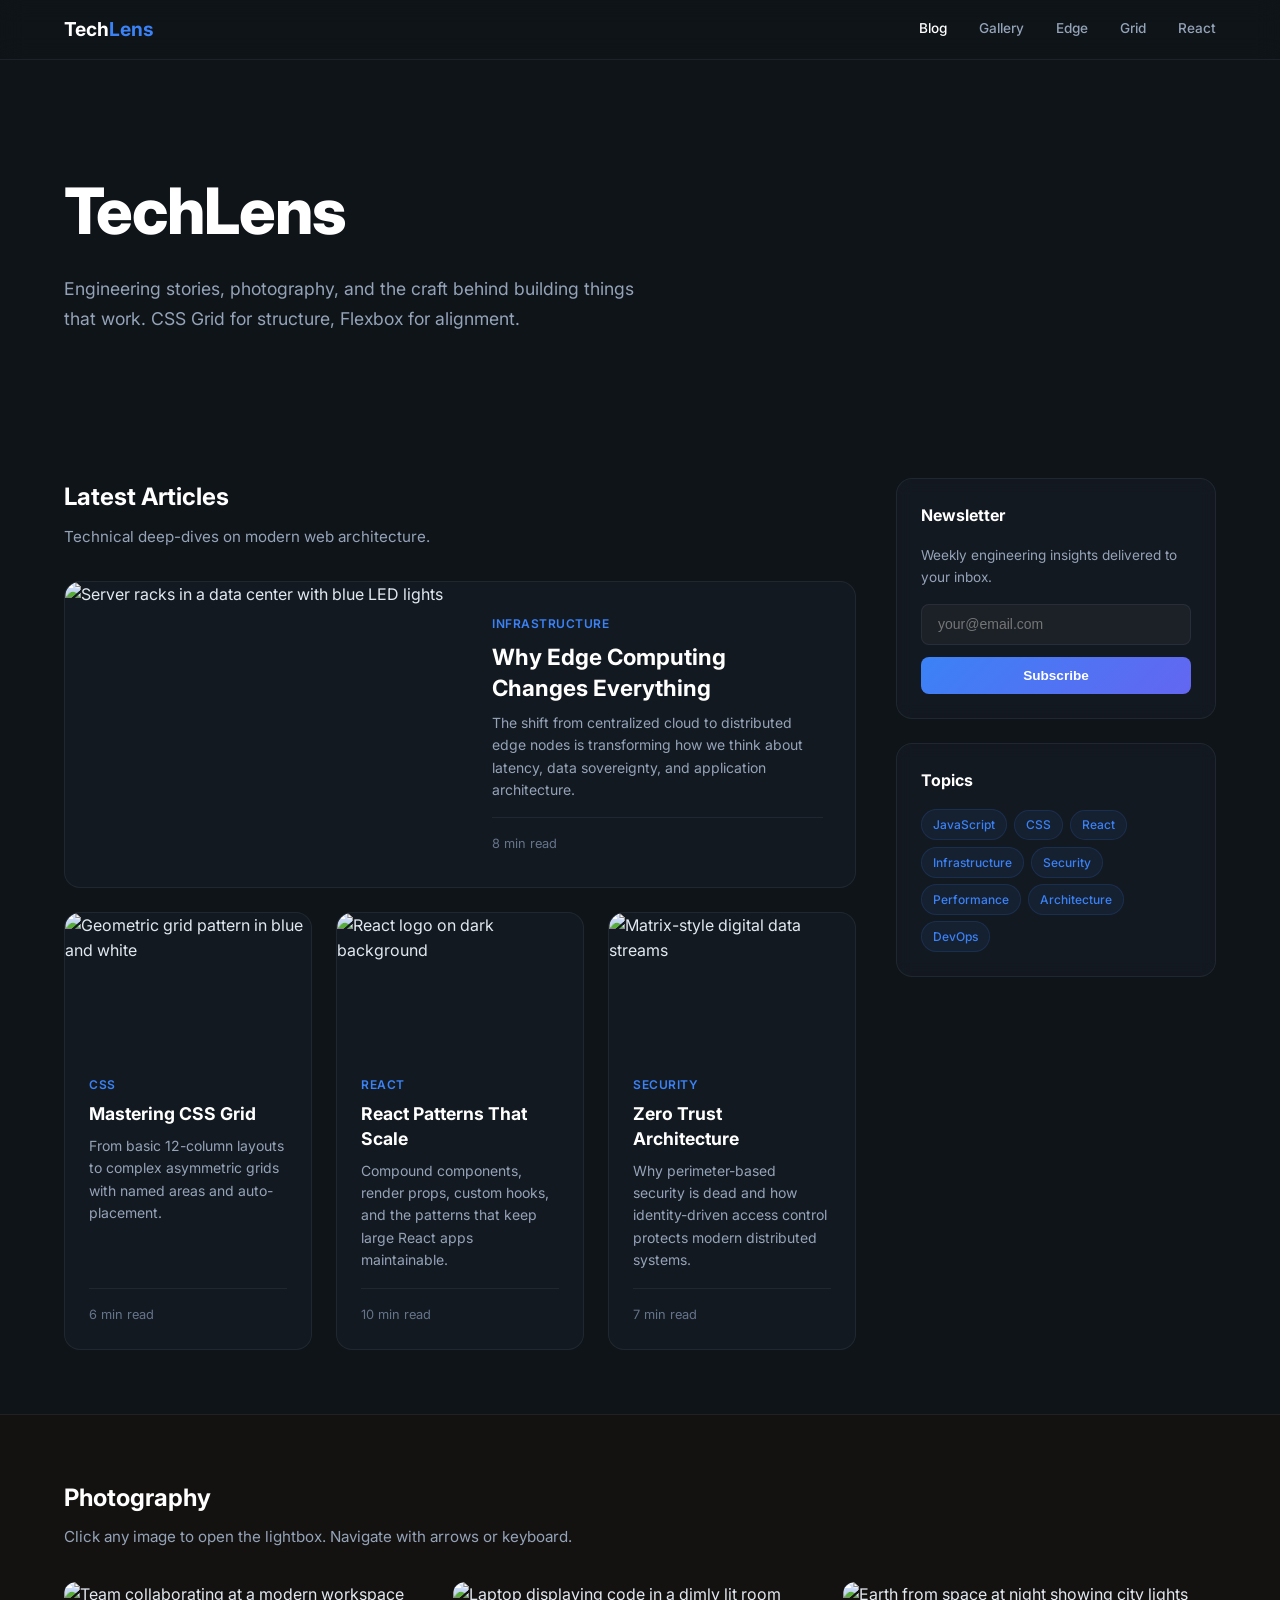
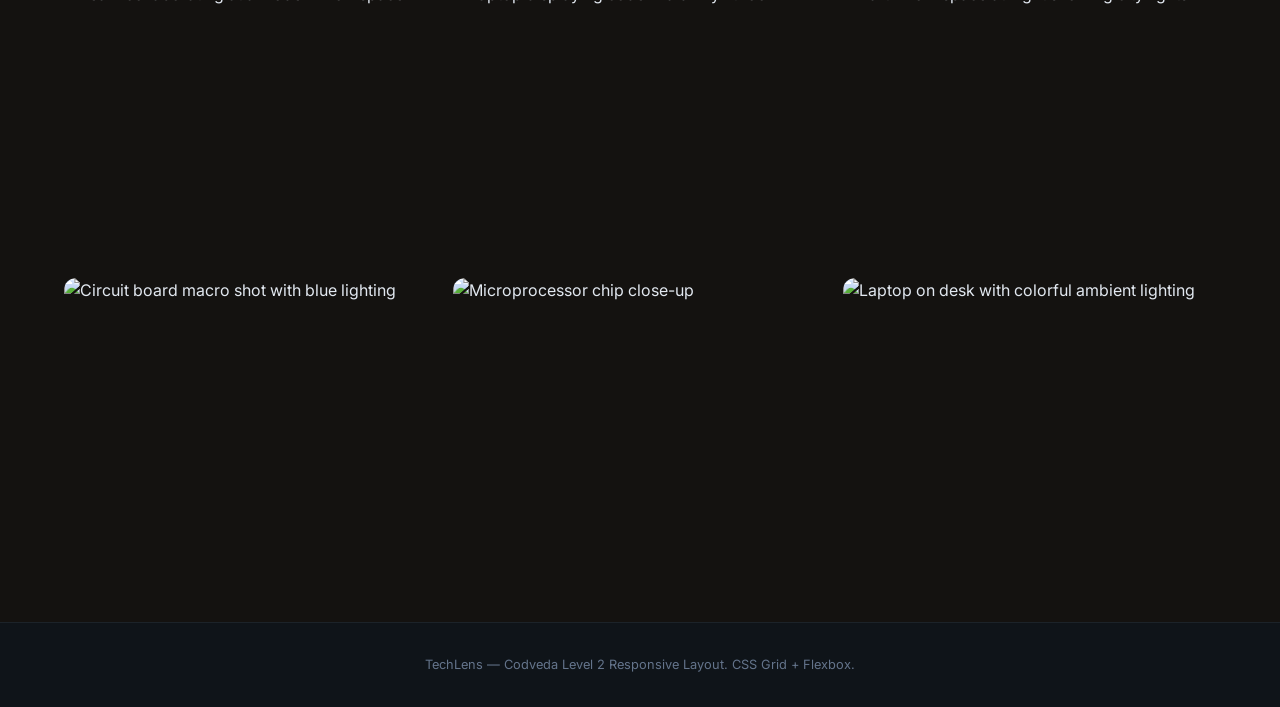
==== commit fef6c2d0: "feat(html): remove hero badge from the hero banner section" ====
--- a/index.html
+++ b/index.html
@@ -43,8 +43,6 @@
     <div class="container">
       <h1 id="hero-title">TechLens</h1>
       <p>Engineering stories, photography, and the craft behind building things that work. CSS Grid for structure, Flexbox for alignment.</p>
-      <span class="hero-badge">3 Articles + Gallery + Lightbox</span>
-    </div>
   </section>
 
   <main id="main-content">
